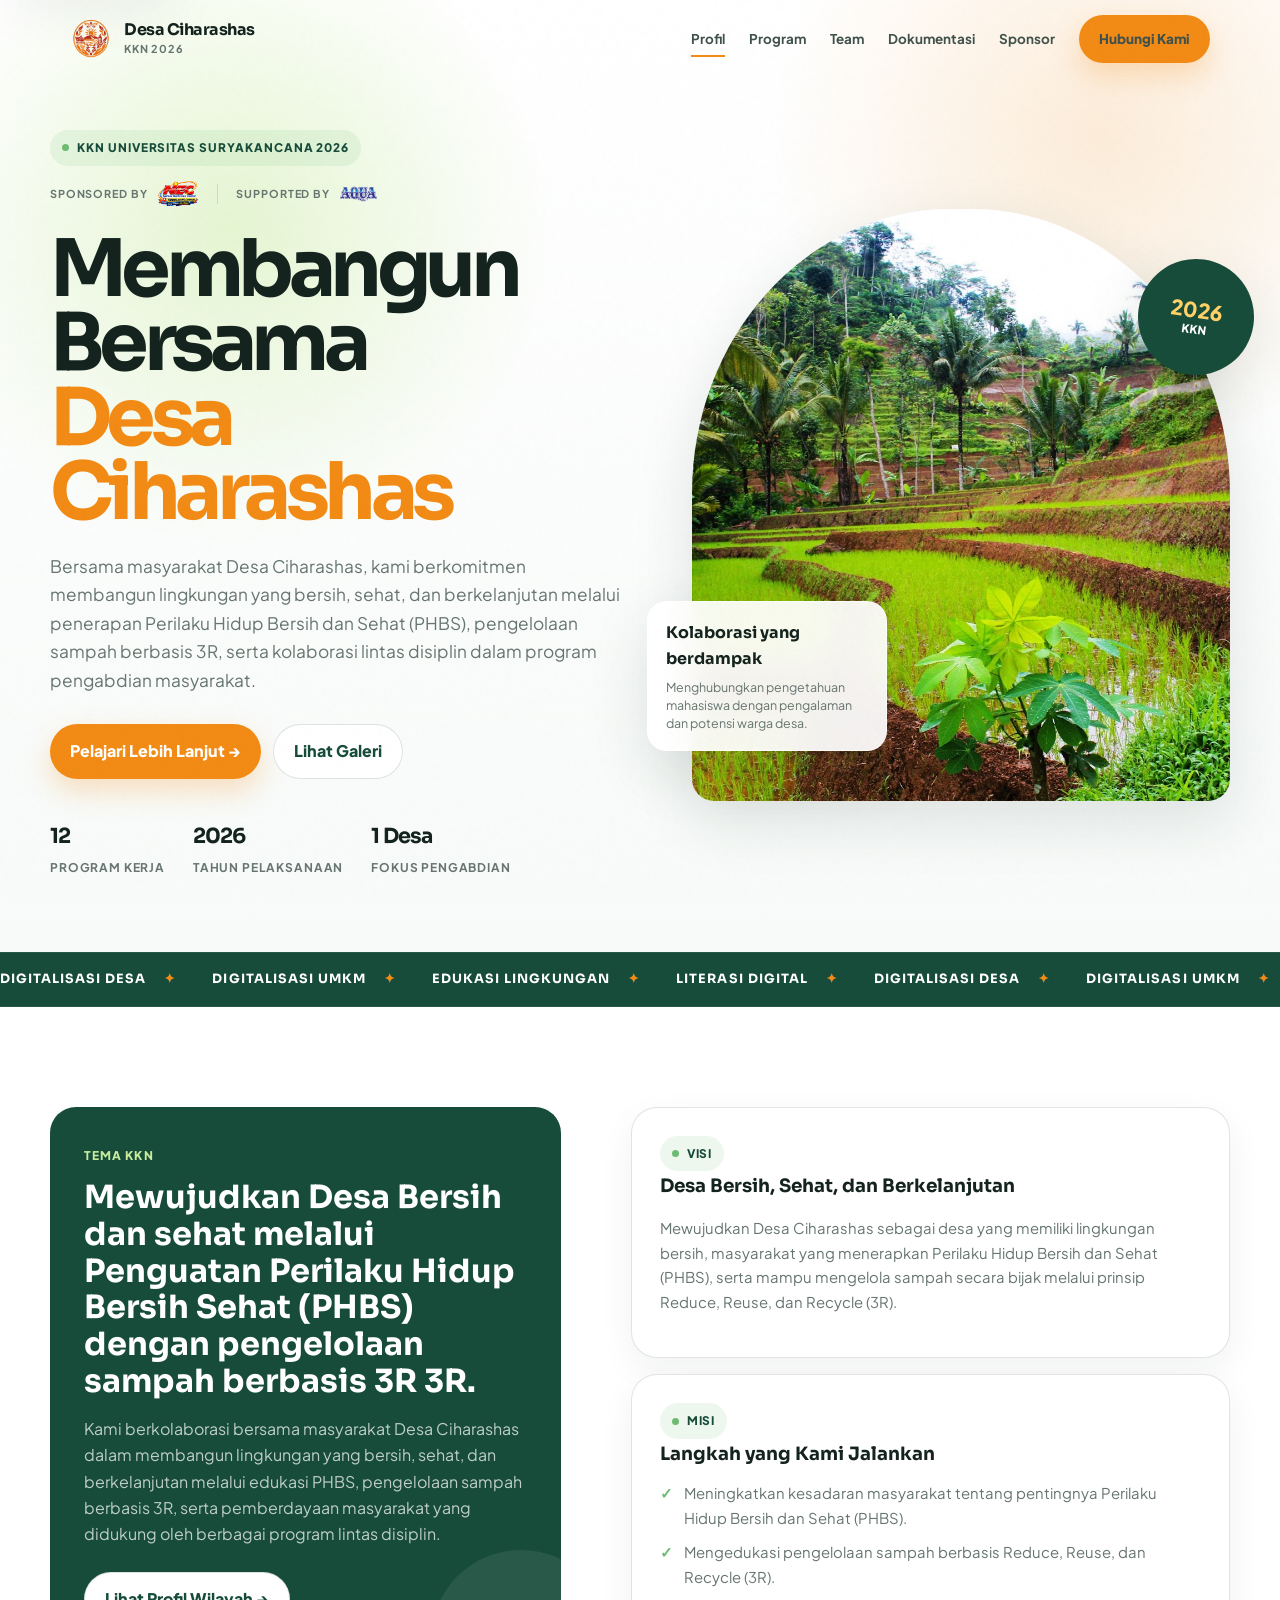
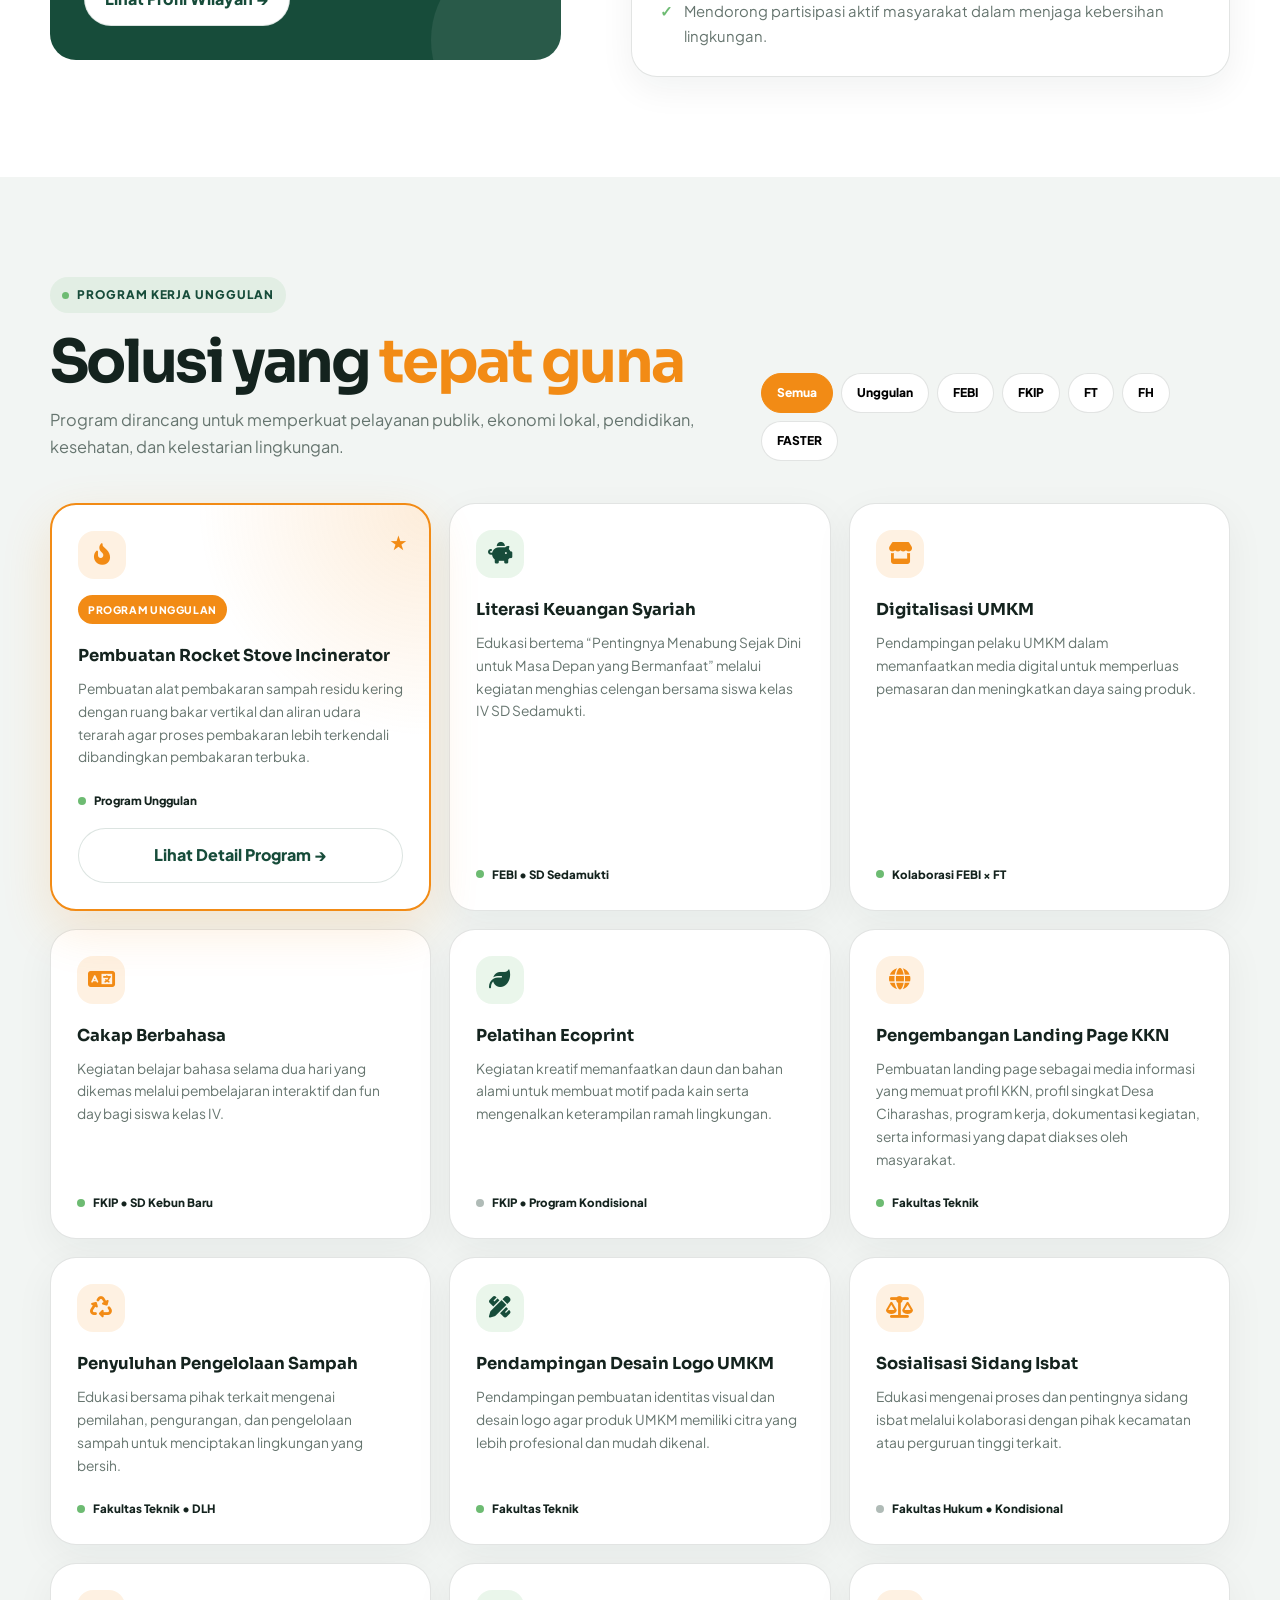
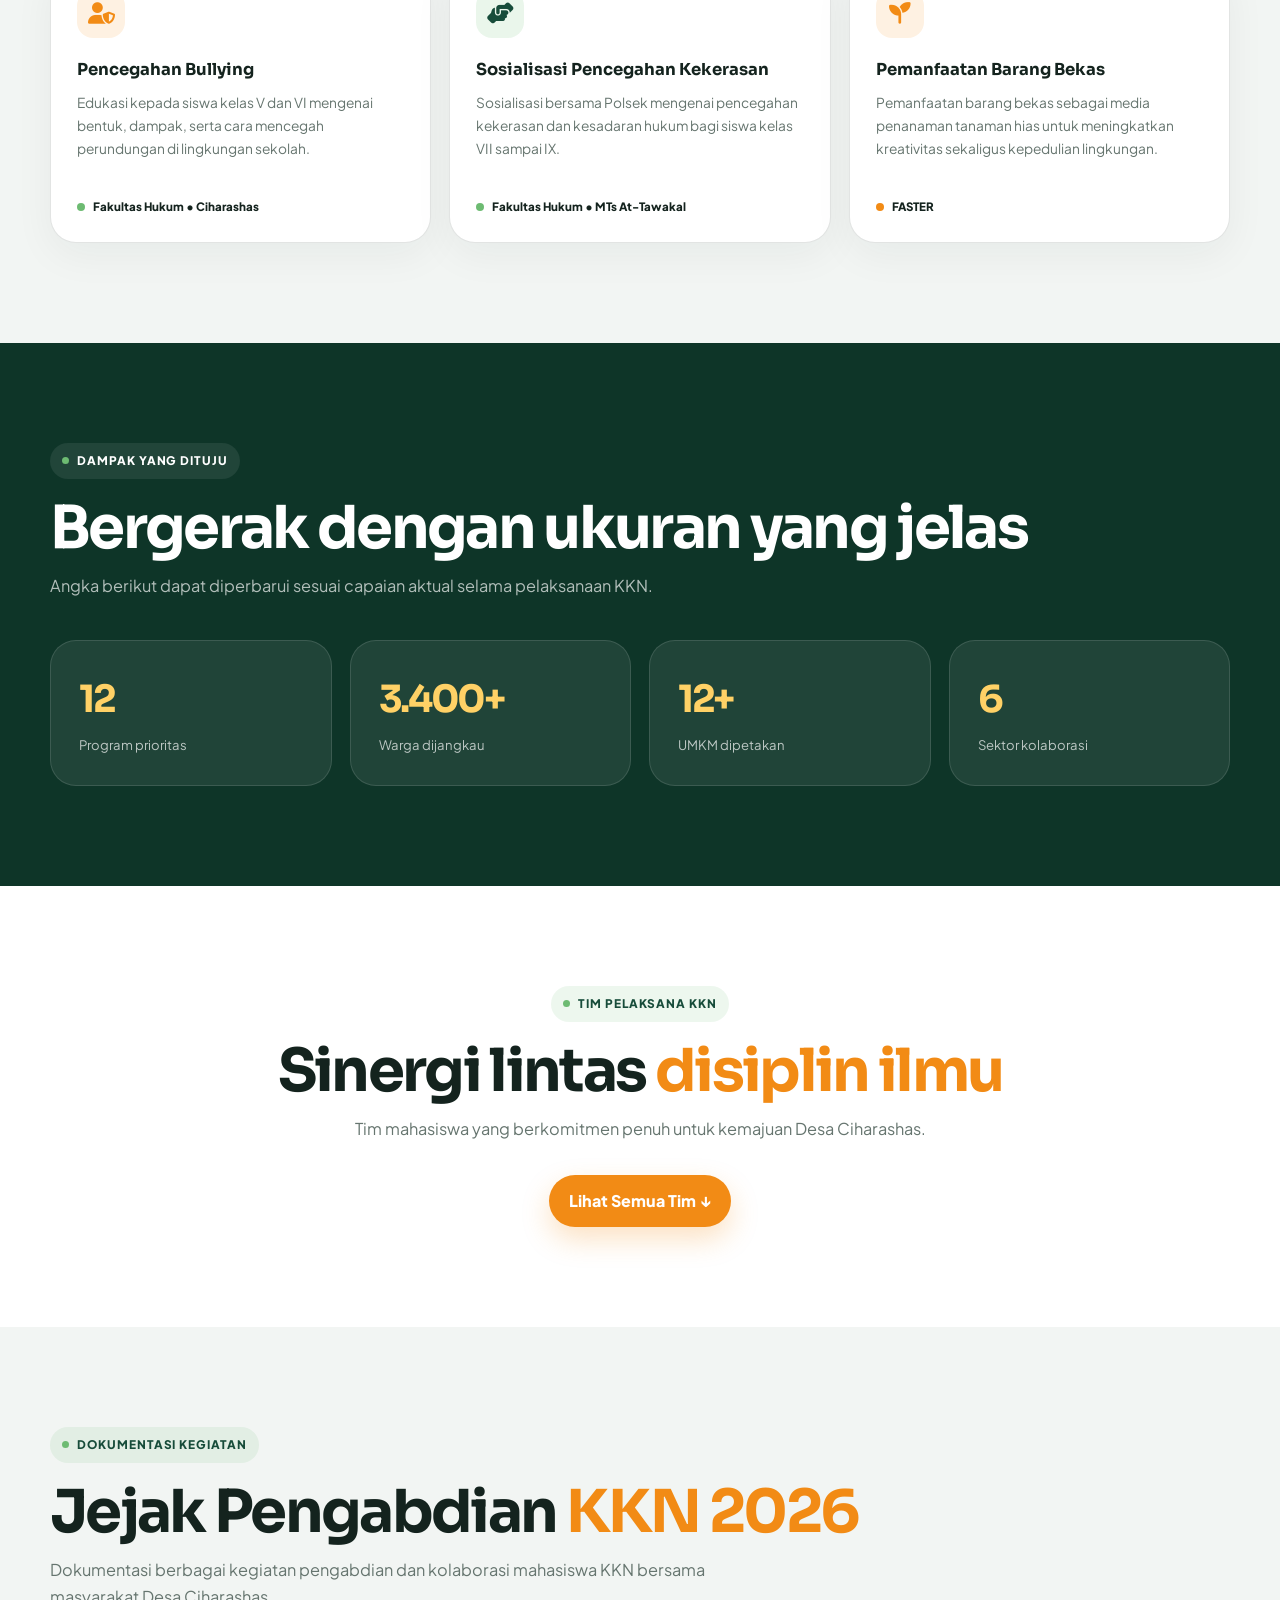
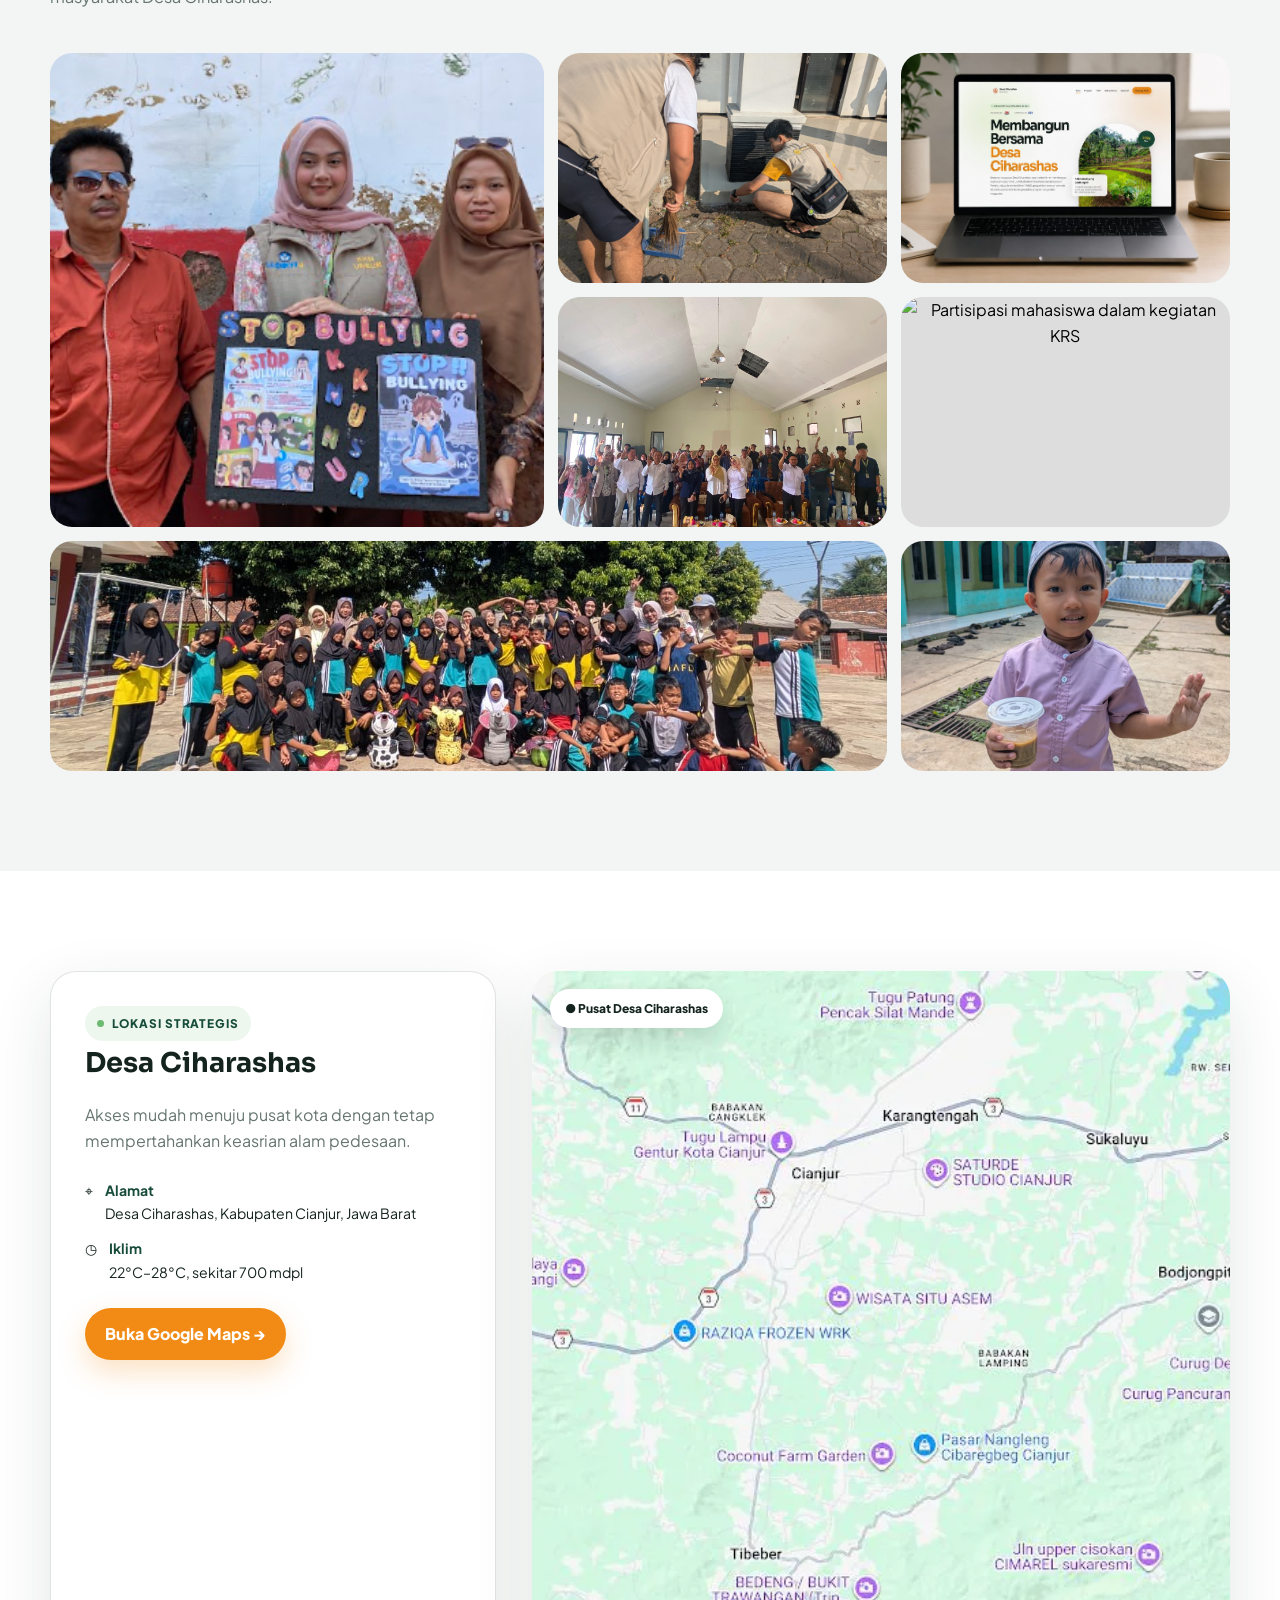
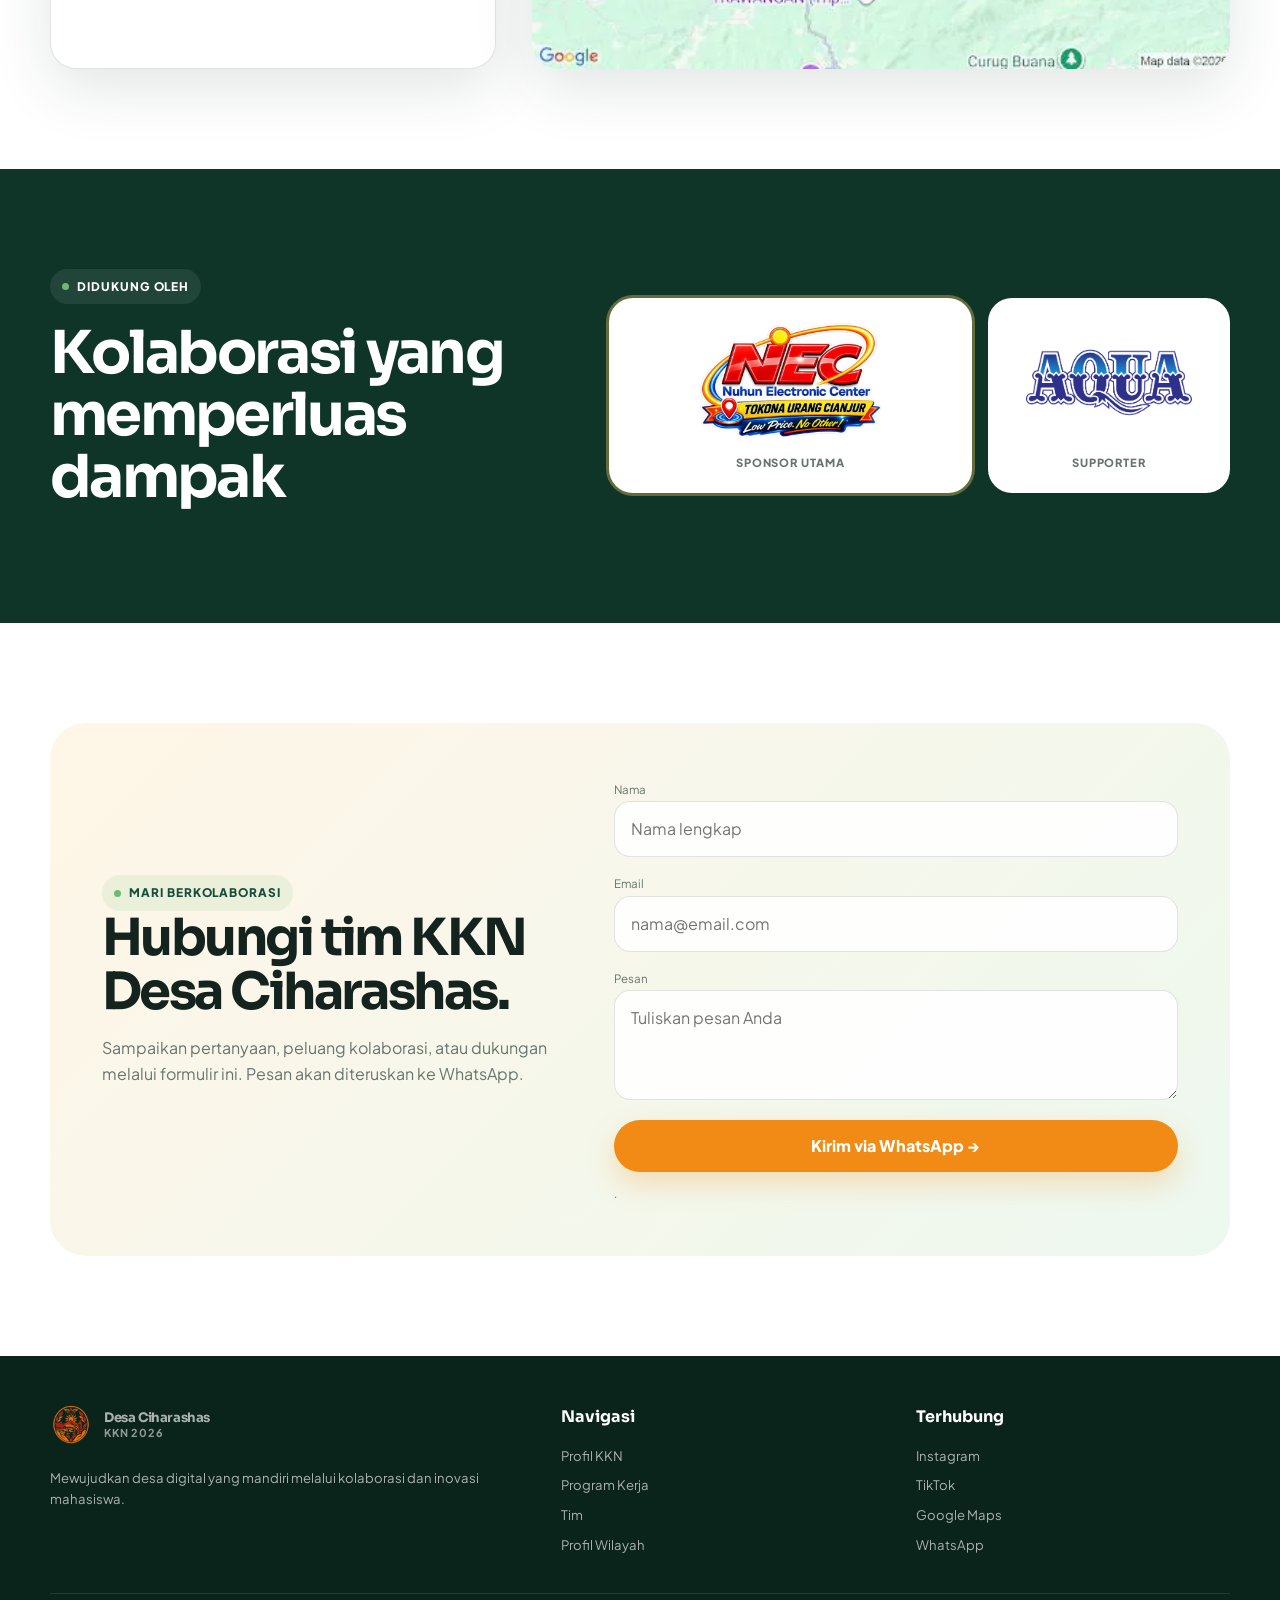
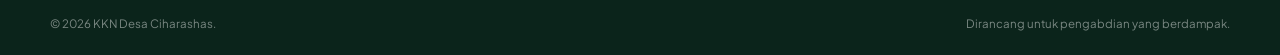
==== index.html @ ff7a408d "first commit" ====
<!doctype html>
<html lang="id">
<head>
  <meta charset="utf-8">
  <meta name="viewport" content="width=device-width,initial-scale=1">
  <meta name="description" content="Website resmi KKN Universitas Suryakancana 2026 di Desa Ciharashas.">
  <meta name="theme-color" content="#174c3a">
  <title>KKN Desa Ciharashas 2026</title>
  <link rel="icon" href="assets/logo-mark.png" type="image/png">
  <link rel="preconnect" href="https://fonts.googleapis.com">
  <link rel="preconnect" href="https://fonts.gstatic.com" crossorigin>
  <link rel="stylesheet" href="styles.css">
  <link rel="stylesheet" href="https://cdnjs.cloudflare.com/ajax/libs/font-awesome/6.7.2/css/all.min.css">
</head>
<body>
<a class="skip-link" href="#main">Lewati ke konten</a>
<header class="site-header">
  <nav class="nav" aria-label="Navigasi utama">
    <nav class="nav" aria-label="Navigasi utama">
  <a class="brand" href="index.html">
    <img src="assets/logo-mark.png" alt="">
    <span class="brand-copy">
      <strong>Desa Ciharashas</strong>
      <small>KKN 2026</small>
    </span>
  </a>

  <button class="menu-toggle" aria-label="Buka menu" aria-expanded="false">
    <span></span>
  </button>

  <div class="nav-links">
    <a class="active" href="#profil">Profil</a>
    <a href="#program">Program</a>
    <a href="#team">Team</a>
    <a href="#dokumentasi">Dokumentasi</a>
    <a href="#sponsor">Sponsor</a>
    <a class="nav-cta" href="#kontak">Hubungi Kami</a>
  </div>
</nav>
  </nav>


</header>

<main id="main">
<section class="hero">
  <div class="container hero-grid">
    <div class="reveal">
      <span class="eyebrow">KKN Universitas Suryakancana 2026</span>
<div class="hero-partners">

    <div class="hero-partner-item">
        <span>Sponsored by</span>
        <img src="assets/sponsor-utama.png" alt="NEC">
    </div>

    <div class="hero-partner-divider"></div>

    <div class="hero-partner-item">
        <span>Supported by</span>
        <img src="assets/supporter.png" alt="Supporter">
    </div>

</div>
      <h1>Membangun Bersama <span>Desa Ciharashas</span></h1>
<p>
Bersama masyarakat Desa Ciharashas, kami berkomitmen membangun lingkungan yang bersih, sehat, dan berkelanjutan melalui penerapan Perilaku Hidup Bersih dan Sehat (PHBS), pengelolaan sampah berbasis 3R, serta kolaborasi lintas disiplin dalam program pengabdian masyarakat.
</p>      <div class="hero-actions">
        <a class="btn btn-primary" href="#program">Pelajari Lebih Lanjut →</a>
        <a class="btn btn-secondary" href="#dokumentasi">Lihat Galeri</a>
      </div>
      <div class="hero-meta" aria-label="Ringkasan program">
        <div><strong>12</strong><small>Program kerja</small></div>
        <div><strong>2026</strong><small>Tahun pelaksanaan</small></div>
        <div><strong>1 Desa</strong><small>Fokus pengabdian</small></div>
      </div>
    </div>
    <div class="hero-visual reveal">
      <img class="hero-image" src="assets/images/hero-village.jpg" alt="Pemandangan hijau Desa Ciharashas">
      <div class="hero-card"><strong>Kolaborasi yang berdampak</strong><p>Menghubungkan pengetahuan mahasiswa dengan pengalaman dan potensi warga desa.</p></div>
      <div class="hero-badge"><div><span>2026</span>KKN</div></div>
    </div>
  </div>
</section>

<div class="ribbon" aria-hidden="true">
  <div class="ribbon-track">
    <span>Digitalisasi Desa</span><span>Digitalisasi UMKM</span><span>Edukasi Lingkungan</span><span>Literasi Digital</span>
    <span>Digitalisasi Desa</span><span>Digitalisasi UMKM</span><span>Edukasi Lingkungan</span><span>Literasi Digital</span>
  </div>
</div>

<section class="section" id="profil">
  <div class="container profile-grid">
    <div class="theme-card reveal">
      <span class="label">Tema KKN</span>
      <h3>Mewujudkan Desa Bersih dan sehat melalui Penguatan Perilaku Hidup Bersih Sehat (PHBS) dengan pengelolaan sampah berbasis 3R 3R.</h3>
      <p>  Kami berkolaborasi bersama masyarakat Desa Ciharashas dalam membangun lingkungan yang bersih, sehat, dan berkelanjutan melalui edukasi PHBS, pengelolaan sampah berbasis 3R, serta pemberdayaan masyarakat yang didukung oleh berbagai program lintas disiplin.
</p>
      <a class="btn btn-secondary" style="margin-top:24px" href="profile.html">Lihat Profil Wilayah →</a>
    </div>
<div class="vm-grid">
  <article class="vm-card reveal">
    <span class="eyebrow">Visi</span>
    <h3>Desa Bersih, Sehat, dan Berkelanjutan</h3>
    <p>
      Mewujudkan Desa Ciharashas sebagai desa yang memiliki lingkungan bersih, masyarakat yang menerapkan Perilaku Hidup Bersih dan Sehat (PHBS), serta mampu mengelola sampah secara bijak melalui prinsip Reduce, Reuse, dan Recycle (3R).
    </p>
  </article>

  <article class="vm-card reveal">
    <span class="eyebrow">Misi</span>
    <h3>Langkah yang Kami Jalankan</h3>
    <ul>
      <li>Meningkatkan kesadaran masyarakat tentang pentingnya Perilaku Hidup Bersih dan Sehat (PHBS).</li>
      <li>Mengedukasi pengelolaan sampah berbasis Reduce, Reuse, dan Recycle (3R).</li>
      <li>Mendorong partisipasi aktif masyarakat dalam menjaga kebersihan lingkungan.</li>
    </ul>
  </article>
</div>
    </div>
  </div>
</section>

<section class="section section-soft" id="program">
  <div class="container">
    <div class="program-head">
      <div>
        <span class="eyebrow">Program Kerja Unggulan</span>
        <h2 class="section-title">Solusi yang <span class="accent">tepat guna</span></h2>
        <p class="section-lead">Program dirancang untuk memperkuat pelayanan publik, ekonomi lokal, pendidikan, kesehatan, dan kelestarian lingkungan.</p>
      </div>
<div class="filters" aria-label="Filter program berdasarkan fakultas">
  <button class="filter-btn active" data-filter="all">Semua</button>
  <button class="filter-btn" data-filter="featured">Unggulan</button>
  <button class="filter-btn" data-filter="febi">FEBI</button>
  <button class="filter-btn" data-filter="fkip">FKIP</button>
  <button class="filter-btn" data-filter="ft">FT</button>
  <button class="filter-btn" data-filter="fh">FH</button>
  <button class="filter-btn" data-filter="faster">FASTER</button>
</div>
    </div>
<div class="program-grid">

  <!-- PROKER UNGGULAN -->
<!-- PROKER UNGGULAN: ROCKET STOVE INCINERATOR -->
<article
  class="program-card featured-program reveal"
  data-category="featured faster"
>
  <div class="program-icon">
    <i class="fa-solid fa-fire-flame-curved"></i>
  </div>

  <div class="program-badge">Program Unggulan</div>

  <h3>Pembuatan Rocket Stove Incinerator</h3>

  <p>
    Pembuatan alat pembakaran sampah residu kering dengan ruang bakar
    vertikal dan aliran udara terarah agar proses pembakaran lebih
    terkendali dibandingkan pembakaran terbuka.
  </p>

  <div class="program-status">
    <i class="status-dot"></i>
    Program Unggulan
  </div>

  <a
    class="btn btn-secondary"
    href="rocket-stove.html"
    style="margin-top: 18px"
    aria-label="Lihat detail program Rocket Stove Incinerator"
  >
    Lihat Detail Program →
  </a>
</article>

  <!-- FEBI -->
  <article class="program-card reveal" data-category="febi">
    <div class="program-icon"><i class="fa-solid fa-piggy-bank"></i></div>

    <h3>Literasi Keuangan Syariah</h3>

    <p>
      Edukasi bertema “Pentingnya Menabung Sejak Dini untuk Masa Depan
      yang Bermanfaat” melalui kegiatan menghias celengan bersama siswa
      kelas IV SD Sedamukti.
    </p>

    <div class="program-status">
      <i class="status-dot"></i>
      FEBI • SD Sedamukti
    </div>
  </article>

  <article class="program-card reveal" data-category="febi ft">
    <div class="program-icon"><i class="fa-solid fa-store"></i></div>

    <h3>Digitalisasi UMKM</h3>

    <p>
      Pendampingan pelaku UMKM dalam memanfaatkan media digital untuk
      memperluas pemasaran dan meningkatkan daya saing produk.
    </p>

    <div class="program-status">
      <i class="status-dot"></i>
      Kolaborasi FEBI × FT
    </div>
  </article>

  <!-- FKIP -->
  <article class="program-card reveal" data-category="fkip">
    <div class="program-icon"><i class="fa-solid fa-language"></i></div>

    <h3>Cakap Berbahasa</h3>

    <p>
      Kegiatan belajar bahasa selama dua hari yang dikemas melalui
      pembelajaran interaktif dan fun day bagi siswa kelas IV.
    </p>

    <div class="program-status">
      <i class="status-dot"></i>
      FKIP • SD Kebun Baru
    </div>
  </article>

  <article class="program-card reveal" data-category="fkip">
    <div class="program-icon"><i class="fa-solid fa-leaf"></i></div>

    <h3>Pelatihan Ecoprint</h3>

    <p>
      Kegiatan kreatif memanfaatkan daun dan bahan alami untuk membuat
      motif pada kain serta mengenalkan keterampilan ramah lingkungan.
    </p>

    <div class="program-status status-planned">
      <i class="status-dot"></i>
      FKIP • Program Kondisional
    </div>
  </article>

  <!-- FAKULTAS TEKNIK -->
  <article class="program-card reveal" data-category="ft">
    <div class="program-icon"><i class="fa-solid fa-globe"></i></div>

<h3>Pengembangan Landing Page KKN</h3>

<p>
  Pembuatan landing page sebagai media informasi yang memuat profil KKN,
  profil singkat Desa Ciharashas, program kerja, dokumentasi kegiatan,
  serta informasi yang dapat diakses oleh masyarakat.
</p>

    <div class="program-status">
      <i class="status-dot"></i>
      Fakultas Teknik
    </div>
  </article>

  <article class="program-card reveal" data-category="ft">
    <div class="program-icon"><i class="fa-solid fa-recycle"></i></div>

    <h3>Penyuluhan Pengelolaan Sampah</h3>

    <p>
      Edukasi bersama pihak terkait mengenai pemilahan, pengurangan,
      dan pengelolaan sampah untuk menciptakan lingkungan yang bersih.
    </p>

    <div class="program-status">
      <i class="status-dot"></i>
      Fakultas Teknik • DLH
    </div>
  </article>

  <article class="program-card reveal" data-category="ft">
    <div class="program-icon"><i class="fa-solid fa-pen-ruler"></i></div>

    <h3>Pendampingan Desain Logo UMKM</h3>

    <p>
      Pendampingan pembuatan identitas visual dan desain logo agar
      produk UMKM memiliki citra yang lebih profesional dan mudah dikenal.
    </p>

    <div class="program-status">
      <i class="status-dot"></i>
      Fakultas Teknik
    </div>
  </article>

  <!-- FAKULTAS HUKUM -->
  <article class="program-card reveal" data-category="fh">
    <div class="program-icon"><i class="fa-solid fa-scale-balanced"></i></div>

    <h3>Sosialisasi Sidang Isbat</h3>

    <p>
      Edukasi mengenai proses dan pentingnya sidang isbat melalui
      kolaborasi dengan pihak kecamatan atau perguruan tinggi terkait.
    </p>

    <div class="program-status status-planned">
      <i class="status-dot"></i>
      Fakultas Hukum • Kondisional
    </div>
  </article>

  <article class="program-card reveal" data-category="fh">
    <div class="program-icon"><i class="fa-solid fa-user-shield"></i></div>

    <h3>Pencegahan Bullying</h3>

    <p>
      Edukasi kepada siswa kelas V dan VI mengenai bentuk, dampak,
      serta cara mencegah perundungan di lingkungan sekolah.
    </p>

    <div class="program-status">
      <i class="status-dot"></i>
      Fakultas Hukum • Ciharashas
    </div>
  </article>

  <article class="program-card reveal" data-category="fh">
    <div class="program-icon"><i class="fa-solid fa-handshake-angle"></i></div>

    <h3>Sosialisasi Pencegahan Kekerasan</h3>

    <p>
      Sosialisasi bersama Polsek mengenai pencegahan kekerasan dan
      kesadaran hukum bagi siswa kelas VII sampai IX.
    </p>

    <div class="program-status">
      <i class="status-dot"></i>
      Fakultas Hukum • MTs At-Tawakal
    </div>
  </article>

  <!-- FASTER -->
  <article class="program-card reveal" data-category="faster">
    <div class="program-icon"><i class="fa-solid fa-seedling"></i></div>

    <h3>Pemanfaatan Barang Bekas</h3>

    <p>
      Pemanfaatan barang bekas sebagai media penanaman tanaman hias
      untuk meningkatkan kreativitas sekaligus kepedulian lingkungan.
    </p>

    <div class="program-status status-complete">
      <i class="status-dot"></i>
      FASTER
    </div>
  </article>

</div>
  </div>
</section>

<section class="section section-dark">
  <div class="container">
    <span class="eyebrow" style="color:#fff;background:rgba(255,255,255,.08)">Dampak yang dituju</span>
    <h2 class="section-title">Bergerak dengan ukuran yang jelas</h2>
    <p class="section-lead">Angka berikut dapat diperbarui sesuai capaian aktual selama pelaksanaan KKN.</p>
    <div class="impact-grid" style="margin-top:40px">
      <div class="stat-card reveal"><strong data-count="12">0</strong><span>Program prioritas</span></div>
      <div class="stat-card reveal"><strong data-count="3400" data-suffix="+">0</strong><span>Warga dijangkau</span></div>
      <div class="stat-card reveal"><strong data-count="12" data-suffix="+">0</strong><span>UMKM dipetakan</span></div>
      <div class="stat-card reveal"><strong data-count="6">0</strong><span>Sektor kolaborasi</span></div>
    </div>
  </div>
</section>

<section class="section" id="team">
  <div class="container">
    <div style="text-align:center">
      <span class="eyebrow">Tim Pelaksana KKN</span>
      <h2 class="section-title">
        Sinergi lintas <span class="accent">disiplin ilmu</span>
      </h2>
      <p class="section-lead" style="margin-inline:auto">
        Tim mahasiswa yang berkomitmen penuh untuk kemajuan Desa Ciharashas.
      </p>
    </div>

    <div class="team-grid" id="teamGrid" hidden></div>

    <div class="team-action">
      <button
        class="btn btn-primary"
        id="teamToggle"
        type="button"
        aria-expanded="false"
        aria-controls="teamGrid"
      >
        Lihat Semua Tim ↓
      </button>
    </div>
  </div>
</section>

<section class="section section-soft" id="dokumentasi">
  <div class="container">
    <span class="eyebrow">Dokumentasi Kegiatan</span>
    <h2 class="section-title">
      Jejak Pengabdian <span class="accent">KKN 2026</span>
    </h2>
    <p class="section-lead">
      Dokumentasi berbagai kegiatan pengabdian dan kolaborasi mahasiswa KKN bersama masyarakat Desa Ciharashas.
    </p>

    <div class="gallery-grid">

      <button class="gallery-item reveal" data-label="Edukasi Anti Bullying">
        <img src="assets/images/gallery-bullying.PNG" alt="Kegiatan edukasi anti bullying">
      </button>

      <button class="gallery-item reveal" data-label="Jumat Bersih (Jumsih)">
        <img src="assets/images/gallery-jumsih.jpeg" alt="Kegiatan Jumat Bersih bersama masyarakat">
      </button>

      <button class="gallery-item reveal" data-label="Pengembangan Landing Page KKN">
        <img src="assets/images/gallery-website.jpeg" alt="Pengembangan landing page KKN Desa Ciharashas">
      </button>

      <button class="gallery-item reveal" data-label="Lokakarya KKN Desa Ciharashas">
        <img src="assets/images/gallery-lokakarya.jpeg" alt="Pelaksanaan lokakarya KKN">
      </button>

      <button class="gallery-item reveal" data-label="Partisipasi Kegiatan KRS">
        <img src="assets/images/gallery-krs.png" alt="Partisipasi mahasiswa dalam kegiatan KRS">
      </button>

      <button class="gallery-item reveal" data-label="Pemanfaatan Barang Bekas untuk Tanaman Hias">
        <img src="assets/images/gallery-tanaman.jpg" alt="Pemanfaatan barang bekas sebagai media tanam">
      </button>

      <button class="gallery-item reveal" data-label="Jumat Berkah">
        <img src="assets/images/gallery-jumber.jpeg" alt="Kegiatan Jumat Berkah bersama masyarakat Desa Ciharashas">
      </button>
    </div>
  </div>
</section>

<section class="section">
  <div class="container location-grid">
    <div class="location-card reveal">
      <span class="eyebrow">Lokasi Strategis</span>
      <h3>Desa Ciharashas</h3>
      <p>Akses mudah menuju pusat kota dengan tetap mempertahankan keasrian alam pedesaan.</p>
      <div class="location-meta">
        <div><span>⌖</span><span><b>Alamat</b><br><span data-config-text="villageAddress">Desa Ciharashas, Kabupaten Cianjur, Jawa Barat</span></span></div>
        <div><span>◷</span><span><b>Iklim</b><br>22°C–28°C, sekitar 700 mdpl</span></div>
      </div>
      <a class="btn btn-primary" data-config-link="maps" href="#" target="_blank" rel="noopener">Buka Google Maps →</a>
    </div>
    <div class="map-frame reveal">
      <img src="assets/images/map.webp" alt="Peta lokasi Desa Ciharashas">
      <span class="map-chip">● Pusat Desa Ciharashas</span>
    </div>
  </div>
</section>

<section class="section section-dark" id="sponsor">
  <div class="container sponsor-layout">
    <div class="sponsor-copy reveal">
      <span class="eyebrow" style="color:#fff;background:rgba(255,255,255,.08)">Didukung Oleh</span>
      <h2 class="section-title">Kolaborasi yang memperluas dampak</h2>
    </div>
    <div class="sponsor-grid">
      <article class="sponsor-slot primary reveal"><img src="assets/sponsor-utama.png" alt="Tempat logo sponsor utama"><span>Sponsor Utama</span></article>
      <article class="sponsor-slot reveal"><img src="assets/supporter.png" alt="Tempat logo supporter"><span>Supporter</span></article>
    </div>
  </div>
</section>

<section class="section" id="kontak">
  <div class="container contact-wrap">
    <div class="reveal">
      <span class="eyebrow">Mari Berkolaborasi</span>
      <h2>Hubungi tim KKN Desa Ciharashas.</h2>
      <p>Sampaikan pertanyaan, peluang kolaborasi, atau dukungan melalui formulir ini. Pesan akan diteruskan ke WhatsApp.</p>
    </div>
    <form class="contact-form reveal">
      <label><span class="form-note">Nama</span><input name="name" required placeholder="Nama lengkap"></label>
      <label><span class="form-note">Email</span><input name="email" type="email" required placeholder="nama@email.com"></label>
      <label><span class="form-note">Pesan</span><textarea name="message" required placeholder="Tuliskan pesan Anda"></textarea></label>
      <button class="btn btn-primary" type="submit">Kirim via WhatsApp →</button>
      <small class="form-note"><code></code>.</small>
    </form>
  </div>
</section>
</main>

<footer class="footer">
  <div class="container">
    <div class="footer-grid">
      <div>
        <a class="brand" href="index.html"><img src="assets/logo-mark.png" alt=""><span class="brand-copy"><strong>Desa Ciharashas</strong><small>KKN 2026</small></span></a>
        <p>Mewujudkan desa digital yang mandiri melalui kolaborasi dan inovasi mahasiswa.</p>
      </div>
      <div><h4>Navigasi</h4><div class="footer-links"><a href="#profil">Profil KKN</a><a href="#program">Program Kerja</a><a href="#team">Tim</a><a href="profile.html">Profil Wilayah</a></div></div>
      <div><h4>Terhubung</h4><div class="footer-links"><a data-config-link="instagram" href="#" target="_blank" rel="noopener">Instagram</a><a data-config-link="tiktok" href="#" target="_blank" rel="noopener">TikTok</a><a data-config-link="maps" href="#" target="_blank" rel="noopener">Google Maps</a><a href="#kontak">WhatsApp</a></div></div>
    </div>
    <div class="footer-bottom"><span>© 2026 KKN Desa Ciharashas.</span><span>Dirancang untuk pengabdian yang berdampak.</span></div>
  </div>
</footer>

<div class="lightbox" role="dialog" aria-modal="true" aria-label="Pratinjau foto">
  <button class="lightbox-close" aria-label="Tutup">×</button><img src="" alt="">
</div>
<script src="config.js"></script>
<script src="script.js"></script>
</body>
</html>
---- styles.css ----
@import url('https://fonts.googleapis.com/css2?family=Plus+Jakarta+Sans:wght@400;500;600;700;800&family=Sora:wght@500;600;700;800&display=swap');

:root {
  --ink: #14231e;
  --muted: #66756f;
  --paper: #ffffff;
  --mist: #f2f5f3;
  --forest: #174c3a;
  --forest-2: #0e3528;
  --leaf: #6dbb72;
  --lime: #c7ea9c;
  --orange: #f28b15;
  --orange-deep: #d96f08;
  --gold: #ffd166;
  --line: rgba(20, 35, 30, .12);
  --shadow: 0 20px 60px rgba(21, 53, 42, .12);
  --radius: 26px;
  --container: min(1180px, calc(100% - 40px));
}

* { box-sizing: border-box; }
html { scroll-behavior: smooth; }
body {
  margin: 0;
  color: var(--ink);
  background: var(--paper);
  font-family: "Plus Jakarta Sans", sans-serif;
  line-height: 1.65;
  overflow-x: hidden;
}
body::before {
  content: "";
  position: fixed;
  inset: 0;
  pointer-events: none;
  z-index: 999;
  opacity: .022;
  background-image: url("data:image/svg+xml,%3Csvg viewBox='0 0 180 180' xmlns='http://www.w3.org/2000/svg'%3E%3Cfilter id='n'%3E%3CfeTurbulence type='fractalNoise' baseFrequency='.78' numOctaves='4' stitchTiles='stitch'/%3E%3C/filter%3E%3Crect width='100%25' height='100%25' filter='url(%23n)' opacity='.5'/%3E%3C/svg%3E");
}
img { max-width: 100%; display: block; }
a { color: inherit; text-decoration: none; }
button, input, textarea { font: inherit; }
button { cursor: pointer; }
.container { width: var(--container); margin-inline: auto; }
.section { padding: 100px 0; position: relative; }
.section-soft { background: var(--mist); }
.section-dark { background: var(--forest-2); color: #fff; }
.eyebrow {
  display: inline-flex; align-items: center; gap: 8px;
  padding: 8px 12px; border-radius: 999px;
  background: rgba(109,187,114,.12); color: var(--forest);
  font-size: .74rem; font-weight: 800; letter-spacing: .08em; text-transform: uppercase;
}
.eyebrow::before { content: ""; width: 7px; height: 7px; border-radius: 50%; background: var(--leaf); }
.section-title {
  margin: 18px 0 14px;
  font-family: "Sora", sans-serif;
  font-size: clamp(2rem, 5vw, 3.7rem);
  line-height: 1.05;
  letter-spacing: -.045em;
}
.section-lead { max-width: 720px; margin: 0; color: var(--muted); font-size: 1.02rem; }
.section-dark .section-lead { color: rgba(255,255,255,.68); }
.accent { color: var(--orange); }
.muted { color: var(--muted); }
.skip-link { position: fixed; left: 12px; top: -70px; z-index: 9999; background: #fff; padding: 10px 14px; border-radius: 10px; box-shadow: var(--shadow); }
.skip-link:focus { top: 12px; }

.site-header {
  position: fixed; inset: 0 0 auto 0; z-index: 100;
  transition: .28s ease;
}
.site-header.is-scrolled {
  background: rgba(255,255,255,.88);
  backdrop-filter: blur(18px);
  box-shadow: 0 10px 36px rgba(20,35,30,.08);
}
.nav {
  width: var(--container); height: 78px; margin: auto;
  display: flex; align-items: center; justify-content: space-between; gap: 28px;
}
.brand { display: inline-flex; align-items: center; gap: 12px; font-weight: 800; }
.brand img { width: 42px; height: 42px; }
.brand-copy { line-height: 1.05; }
.brand-copy strong { font-family: "Sora"; display: block; letter-spacing: -.03em; }
.brand-copy small { color: var(--muted); font-weight: 700; font-size: .68rem; letter-spacing: .08em; text-transform: uppercase; }
.nav-links { display: flex; align-items: center; gap: 24px; font-size: .84rem; font-weight: 700; }
.nav-links a { position: relative; color: #40514b; }
.nav-links a::after { content:""; position:absolute; left:0; right:100%; bottom:-7px; height:2px; background:var(--orange); transition:.2s ease; }
.nav-links a:hover::after, .nav-links a.active::after { right:0; }
.nav-cta, .btn {
  border: 0; border-radius: 999px; padding: 13px 20px;
  display: inline-flex; align-items: center; justify-content: center; gap: 9px;
  font-weight: 800; transition: transform .2s ease, box-shadow .2s ease, background .2s ease;
}
.nav-cta, .btn-primary { background: var(--orange); color: #fff; box-shadow: 0 12px 28px rgba(242,139,21,.25); }
.nav-cta:hover, .btn-primary:hover { transform: translateY(-2px); background: var(--orange-deep); box-shadow: 0 16px 36px rgba(242,139,21,.3); }
.btn-secondary { background: #fff; color: var(--forest); border: 1px solid rgba(23,76,58,.15); }
.btn-secondary:hover { transform: translateY(-2px); box-shadow: 0 14px 30px rgba(23,76,58,.12); }
.menu-toggle {
  display: none; width: 46px; height: 46px; border: 1px solid var(--line);
  border-radius: 14px; background: #fff; align-items:center; justify-content:center;
}
.menu-toggle span, .menu-toggle span::before, .menu-toggle span::after {
  display:block; width:20px; height:2px; background:var(--ink); position:relative; transition:.2s;
}
.menu-toggle span::before, .menu-toggle span::after { content:""; position:absolute; left:0; }
.menu-toggle span::before { top:-6px; } .menu-toggle span::after { top:6px; }
.menu-toggle.open span { background:transparent; }
.menu-toggle.open span::before { top:0; transform:rotate(45deg); }
.menu-toggle.open span::after { top:0; transform:rotate(-45deg); }

.hero {
  min-height: 100vh; padding: 130px 0 72px;
  display: grid; align-items: center;
  background:
    radial-gradient(circle at 18% 24%, rgba(199,234,156,.45), transparent 25%),
    radial-gradient(circle at 86% 14%, rgba(242,139,21,.16), transparent 24%),
    linear-gradient(180deg, #fff 0%, #f7faf8 100%);
}
.hero-grid { display: grid; grid-template-columns: 1.03fr .97fr; gap: 70px; align-items: center; }
.hero h1 {
  margin: 22px 0;
  font-family: "Sora", sans-serif;
  font-size: clamp(3.1rem, 6.2vw, 6.3rem);
  line-height: .94; letter-spacing: -.07em;
}
.hero h1 span { display:block; color: var(--orange); }
.hero p { max-width: 660px; color: var(--muted); font-size: 1.08rem; }
.hero-actions { display:flex; flex-wrap:wrap; gap:12px; margin-top:30px; }
.hero-meta { display:flex; flex-wrap:wrap; gap:28px; margin-top:40px; }
.hero-meta strong { display:block; font-family:"Sora"; font-size:1.3rem; letter-spacing:-.04em; }
.hero-meta small { color:var(--muted); font-size:.75rem; font-weight:700; text-transform:uppercase; letter-spacing:.07em; }
.hero-visual { position:relative; }
.hero-image {
  width:100%; aspect-ratio: 4 / 4.4; object-fit:cover; border-radius: 48% 48% 22px 22px;
  box-shadow: var(--shadow);
}
.hero-visual::before {
  content:""; position:absolute; width:190px; height:190px; border:28px solid rgba(242,139,21,.15);
  border-radius:50%; left:-50px; bottom:-35px; z-index:-1;
}
.hero-card {
  position:absolute; left:-45px; bottom:50px; max-width:240px;
  background:rgba(255,255,255,.93); backdrop-filter:blur(15px);
  border:1px solid rgba(255,255,255,.7); box-shadow:var(--shadow);
  padding:18px; border-radius:20px;
}
.hero-card strong { font-family:"Sora"; display:block; margin-bottom:5px; }
.hero-card p { font-size:.78rem; margin:0; line-height:1.45; }
.hero-badge {
  position:absolute; right:-24px; top:50px; width:116px; height:116px; border-radius:50%;
  background:var(--forest); color:#fff; display:grid; place-items:center; text-align:center;
  font-weight:800; font-size:.72rem; line-height:1.25; transform:rotate(8deg); box-shadow:var(--shadow);
}
.hero-badge span { color:var(--gold); font-size:1.3rem; display:block; }

.ribbon {
  overflow:hidden; background:var(--forest); color:#fff;
  border-block: 1px solid rgba(255,255,255,.08);
}
.ribbon-track {
  display:flex; width:max-content; animation: marquee 28s linear infinite;
  padding:16px 0; font-family:"Sora"; font-size:.8rem; font-weight:700; letter-spacing:.08em; text-transform:uppercase;
}
.ribbon-track span { display:inline-flex; align-items:center; gap:18px; padding-right:36px; }
.ribbon-track span::after { content:"✦"; color:var(--orange); }
@keyframes marquee { to { transform:translateX(-50%); } }

.profile-grid { display:grid; grid-template-columns:.92fr 1.08fr; gap:70px; align-items:start; }
.theme-card {
  background:var(--forest); color:#fff; padding:34px; border-radius:var(--radius); position:relative; overflow:hidden;
}
.theme-card::after { content:""; position:absolute; width:180px; height:180px; border-radius:50%; background:rgba(255,255,255,.08); right:-50px; bottom:-70px; }
.theme-card .label { color:var(--lime); font-size:.75rem; font-weight:800; letter-spacing:.09em; text-transform:uppercase; }
.theme-card h3 { font-family:"Sora"; font-size:2rem; line-height:1.15; margin:12px 0; }
.theme-card p { color:rgba(255,255,255,.72); margin-bottom:0; }
.vm-grid { display:grid; gap:16px; }
.vm-card { padding:28px; border:1px solid var(--line); border-radius:var(--radius); background:#fff; box-shadow:0 12px 35px rgba(20,35,30,.06); }
.vm-card h3 { font-family:"Sora"; margin:0 0 10px; font-size:1.15rem; }
.vm-card p, .vm-card li { color:var(--muted); font-size:.93rem; }
.vm-card ul { list-style:none; padding:0; margin:12px 0 0; display:grid; gap:10px; }
.vm-card li { position:relative; padding-left:24px; }
.vm-card li::before { content:"✓"; position:absolute; left:0; color:var(--leaf); font-weight:900; }

.program-head { display:flex; align-items:end; justify-content:space-between; gap:28px; margin-bottom:42px; }
.filters { display:flex; flex-wrap:wrap; gap:8px; }
.filter-btn { border:1px solid var(--line); background:#fff; border-radius:999px; padding:9px 15px; font-weight:800; font-size:.75rem; }
.filter-btn.active, .filter-btn:hover { background:var(--orange); color:#fff; border-color:var(--orange); }
.program-grid { display:grid; grid-template-columns:repeat(3,1fr); gap:18px; }
.program-card {
  min-height:280px; padding:26px; border-radius:var(--radius); background:#fff; border:1px solid var(--line);
  box-shadow:0 12px 40px rgba(20,35,30,.05); transition:.25s ease; display:flex; flex-direction:column;
}
.featured-program {
  position: relative;
  border: 2px solid var(--orange);
  background:
    radial-gradient(
      circle at 100% 0%,
      rgba(242, 139, 21, 0.16),
      transparent 42%
    ),
    #ffffff;
  box-shadow: 0 18px 50px rgba(242, 139, 21, 0.16);
}

.featured-program::after {
  content: "★";
  position: absolute;
  top: 22px;
  right: 22px;
  color: var(--orange);
  font-size: 1.2rem;
}

.program-badge {
  align-self: flex-start;
  margin-top: 16px;
  padding: 6px 10px;
  border-radius: 999px;
  background: var(--orange);
  color: #ffffff;
  font-size: 0.65rem;
  font-weight: 800;
  letter-spacing: 0.06em;
  text-transform: uppercase;
}

.featured-program h3 {
  margin-top: 14px;
}
.program-card:hover { transform:translateY(-7px); box-shadow:var(--shadow); }
.program-card[hidden] { display:none; }
.program-icon { width:48px; height:48px; border-radius:16px; display:grid; place-items:center; background:rgba(242,139,21,.12); color:var(--orange); font-size:1.35rem; }
.program-card:nth-child(3n+2) .program-icon { background:rgba(109,187,114,.14); color:var(--forest); }
.program-card h3 { font-family:"Sora"; font-size:1.03rem; margin:18px 0 9px; }
.program-card p { color:var(--muted); font-size:.86rem; margin:0; }
.program-status { margin-top:auto; display:flex; align-items:center; gap:8px; font-size:.72rem; font-weight:800; padding-top:22px; }
.status-dot { width:8px; height:8px; border-radius:50%; background:var(--leaf); }
.status-complete .status-dot { background:var(--orange); }
.status-planned .status-dot { background:#b0bbb7; }

.impact-grid { display:grid; grid-template-columns:repeat(4,1fr); gap:18px; }
.stat-card { padding:28px; border-radius:var(--radius); background:rgba(255,255,255,.08); border:1px solid rgba(255,255,255,.12); }
.stat-card strong { display:block; font-family:"Sora"; font-size:2.35rem; color:var(--gold); letter-spacing:-.06em; }
.stat-card span { color:rgba(255,255,255,.7); font-size:.82rem; }

/* .team-grid {
  display: grid;
  grid-template-columns: repeat(4, 1fr);
  gap: 28px;
  margin-top: 42px;
}
.team-card {
  text-align: center;
}
.team-photo {
  width: 100%;
  aspect-ratio: 1;
  object-fit: cover;
  border-radius: 50%;
  border: 8px solid #ffffff;
  box-shadow: 0 12px 35px rgba(20, 35, 30, 0.12);
}.team-card:hover .team-photo { transform:translateY(-5px) rotate(-1deg); }
.team-card h3 {
  margin: 16px 0 4px;
  font-size: 1rem;
}
.team-card p {
  margin: 0;
  color: #d96f08;
  font-size: 0.78rem;
  font-weight: 800;
} */

/* =========================
   TEAM SECTION
========================= */

.team-action {
  display: flex;
  justify-content: center;
  margin-top: 32px;
}

.team-grid {
  display: grid;
  grid-template-columns: repeat(4, minmax(0, 1fr));
  gap: 28px;
  margin-top: 42px;

  opacity: 0;
  transform: translateY(18px);
  transition:
    opacity 0.35s ease,
    transform 0.35s ease;
}

.team-grid.is-open {
  opacity: 1;
  transform: translateY(0);
}

.team-grid[hidden] {
  display: none;
}

.team-card {
  overflow: hidden;
  text-align: center;
  background: #ffffff;
  border: 1px solid var(--line);
  border-radius: 24px;
  box-shadow: 0 12px 35px rgba(20, 35, 30, 0.08);
  transition:
    transform 0.25s ease,
    box-shadow 0.25s ease;
}

.team-card:hover {
  transform: translateY(-6px);
  box-shadow: var(--shadow);
}

.team-image {
  aspect-ratio: 4 / 5;
  overflow: hidden;
  background: #e8eee9;
}

.team-image img {
  width: 100%;
  height: 100%;
  display: block;
  object-fit: cover;
  transition: transform 0.45s ease;
}

.team-card:hover .team-image img {
  transform: scale(1.05);
}

.team-copy {
  padding: 18px 16px 20px;
}

.team-copy h3 {
  margin: 0 0 5px;
  font-family: "Sora", sans-serif;
  font-size: 1rem;
}

.team-copy p {
  margin: 0;
  color: var(--orange-deep);
  font-size: 0.78rem;
  font-weight: 800;
}

/* Tablet */
@media (max-width: 980px) {
  .team-grid {
    grid-template-columns: repeat(2, minmax(0, 1fr));
  }
}

/* Mobile */
@media (max-width: 640px) {
  .team-grid {
    grid-template-columns: 1fr;
    gap: 18px;
  }

  .team-action {
    margin-top: 24px;
  }
}
.gallery-grid { display:grid; grid-template-columns:1.2fr .8fr .8fr; grid-auto-rows:230px; gap:14px; margin-top:42px; }
.gallery-item { position:relative; overflow:hidden; border-radius:22px; border:0; padding:0; background:#ddd; }
.gallery-item:first-child { grid-row:span 2; }
.gallery-item:nth-child(6) { grid-column:span 2; }
.gallery-item img { width:100%; height:100%; object-fit:cover; transition:.5s ease; }
.gallery-item::after { content:attr(data-label); position:absolute; inset:auto 12px 12px 12px; color:#fff; font-size:.75rem; font-weight:800; padding:14px; border-radius:14px; background:linear-gradient(90deg,rgba(10,30,24,.86),rgba(10,30,24,.45)); transform:translateY(8px); opacity:0; transition:.25s ease; }
.gallery-item:hover img { transform:scale(1.06); }
.gallery-item:hover::after { transform:none; opacity:1; }

.location-grid { display:grid; grid-template-columns:.78fr 1.22fr; gap:36px; align-items:stretch; }
.location-card { padding:34px; background:#fff; border-radius:var(--radius); box-shadow:var(--shadow); border:1px solid var(--line); }
.location-card h3 { font-family:"Sora"; font-size:1.7rem; margin:0 0 12px; }
.location-card p { color:var(--muted); }
.location-meta { display:grid; gap:12px; margin:24px 0; }
.location-meta div { display:flex; gap:12px; align-items:flex-start; font-size:.88rem; }
.location-meta b { color:var(--forest); }
.map-frame { border-radius:var(--radius); overflow:hidden; min-height:380px; box-shadow:var(--shadow); position:relative; }
.map-frame img { width:100%; height:100%; object-fit:cover; }
.map-chip { position:absolute; left:18px; top:18px; background:#fff; border-radius:999px; padding:10px 15px; font-size:.75rem; font-weight:800; box-shadow:0 10px 25px rgba(20,35,30,.15); }

.sponsor-layout { display:grid; grid-template-columns:.9fr 1.1fr; gap:50px; align-items:center; }
.sponsor-copy p { color:rgba(255,255,255,.68); }
.sponsor-grid { display:grid; grid-template-columns:1.35fr .9fr; gap:16px; }
.sponsor-slot { background:#fff; border-radius:24px; min-height:190px; padding:22px; display:flex; flex-direction:column; justify-content:center; }
.sponsor-slot img { width:100%; height:125px; object-fit:contain; }
.sponsor-slot span { color:var(--muted); font-size:.7rem; font-weight:800; text-transform:uppercase; letter-spacing:.08em; margin-top:8px; text-align:center; }
.sponsor-slot.primary { box-shadow:0 0 0 3px rgba(255,209,102,.35); }

.site-header.is-scrolled .header-partners{
    max-height: 0;
    opacity: 0;
    padding-top: 0;
    padding-bottom: 0;
    border: 0;
}
.hero-partners{
    display:flex;
    align-items:center;
    gap:18px;
    margin-top:18px;
    margin-bottom:28px;
    flex-wrap:wrap;
}

.hero-partner-item{
    display:flex;
    align-items:center;
    gap:10px;
        max-height:20px;
    width:auto;
}

.hero-partner-item span{
    font-size:.68rem;
    font-weight:700;
    color:var(--muted);
    text-transform:uppercase;
    letter-spacing:.08em;
}

.hero-partner-item img{
    width:auto;
    height:28px;
    max-width:120px;
    object-fit:contain;
    display:block;
}

.hero-partner-divider{
    width:1px;
    height:20px;
    background:var(--line);
}

@media (max-width:640px){

.hero-partners{
    gap:12px;
    margin-bottom:22px;
}

.hero-partner-divider{
    display:none;
}

.hero-partner-item span{
    display:none;
}

/* .hero-partner-item img{
    max-height:22px;
} */

}
.contact-wrap {
  display:grid; grid-template-columns:.9fr 1.1fr; gap:50px; align-items:center;
  background:linear-gradient(135deg,#fff6e7 0%,#edf8ef 100%); border-radius:36px; padding:52px;
}
.contact-wrap h2 { font-family:"Sora"; font-size:clamp(2rem,4vw,3.3rem); line-height:1.05; letter-spacing:-.05em; margin:0 0 14px; }
.contact-wrap p { color:var(--muted); }
.contact-form { display:grid; gap:12px; }
.contact-form input, .contact-form textarea {
  width:100%; border:1px solid var(--line); border-radius:16px; padding:14px 16px; background:rgba(255,255,255,.86); outline:none;
}
.contact-form input:focus, .contact-form textarea:focus { border-color:var(--orange); box-shadow:0 0 0 4px rgba(242,139,21,.1); }
.contact-form textarea { min-height:110px; resize:vertical; }
.form-note { font-size:.72rem; color:var(--muted); }

.footer { background:#0b241b; color:#fff; padding:48px 0 22px; }
.footer-grid { display:grid; grid-template-columns:1.2fr .8fr .8fr; gap:40px; }
.footer .brand-copy small { color:rgba(255,255,255,.55); }
.footer p, .footer a { color:rgba(255,255,255,.65); font-size:.82rem; }
.footer-links { display:grid; gap:8px; }
.footer h4 { font-family:"Sora"; margin:0 0 14px; }
.footer-bottom { margin-top:38px; padding-top:20px; border-top:1px solid rgba(255,255,255,.1); display:flex; justify-content:space-between; gap:20px; color:rgba(255,255,255,.45); font-size:.72rem; }

/* Profile page */
.profile-hero {
  min-height:74vh; padding:150px 0 90px; display:flex; align-items:center; position:relative; overflow:hidden;
  background:linear-gradient(90deg,rgba(255,255,255,.98) 0%,rgba(255,255,255,.78) 47%,rgba(255,255,255,.08) 100%), url("assets/images/hero-village.webp") center/cover;
}
.profile-hero h1 { font-family:"Sora"; font-size:clamp(3rem,7vw,6rem); line-height:.95; letter-spacing:-.07em; max-width:800px; margin:18px 0; }
.profile-hero p { max-width:650px; color:#52635c; font-size:1.06rem; }
.back-link { display:inline-flex; align-items:center; gap:8px; font-weight:800; color:var(--forest); }
.timeline { display:grid; grid-template-columns:.7fr 1.3fr; gap:70px; }
.timeline-intro { position:sticky; top:120px; align-self:start; }
.timeline-list { position:relative; display:grid; gap:22px; }
.timeline-list::before { content:""; position:absolute; left:14px; top:20px; bottom:20px; width:2px; background:linear-gradient(var(--orange),var(--leaf)); }
.timeline-item { position:relative; padding:6px 0 6px 52px; }
.timeline-item::before { content:""; position:absolute; left:6px; top:14px; width:18px; height:18px; border-radius:50%; background:var(--orange); box-shadow:0 0 0 7px #fff6e7; }
.timeline-item:nth-child(n+2)::before { background:var(--leaf); box-shadow:0 0 0 7px #edf8ef; }
.timeline-item .year { color:var(--orange-deep); font-weight:800; font-size:.75rem; }
.timeline-item h3 { font-family:"Sora"; margin:2px 0 8px; }
.timeline-item p { color:var(--muted); margin:0; }
.timeline-image { margin:18px 0 4px; border-radius:20px; overflow:hidden; max-height:280px; }
.timeline-image img { width:100%; height:100%; object-fit:cover; filter:grayscale(1) contrast(1.05); }

.demography { background:linear-gradient(180deg,#ecf7ef,#f7fbf8); }
.fact-grid { display:grid; grid-template-columns:repeat(3,1fr); gap:18px; margin-top:38px; }
.fact-card { background:#fff; border:1px solid var(--line); border-radius:var(--radius); padding:28px; box-shadow:0 12px 36px rgba(20,35,30,.06); }
.fact-card .icon { font-size:1.4rem; }
.fact-card h3 { font-family:"Sora"; margin:14px 0 8px; }
.fact-card p { color:var(--muted); font-size:.86rem; min-height:64px; }
.fact-card strong { font-family:"Sora"; font-size:2rem; color:var(--forest); letter-spacing:-.05em; }
.potential-grid { display:grid; grid-template-columns:repeat(3,1fr); gap:18px; margin-top:38px; }
.potential-card { border-radius:var(--radius); padding:26px; min-height:250px; background:var(--forest); color:#fff; position:relative; overflow:hidden; }
.potential-card:nth-child(2) { background:#e87d12; }
.potential-card:nth-child(3) { background:#2f7259; }
.potential-card h3 { font-family:"Sora"; font-size:1.25rem; margin-top:0; }
.potential-card p { color:rgba(255,255,255,.75); font-size:.87rem; }
.potential-card .big { position:absolute; right:18px; bottom:-22px; font-size:7rem; opacity:.12; }

.lightbox { position:fixed; inset:0; z-index:400; display:none; place-items:center; padding:30px; background:rgba(4,18,13,.88); backdrop-filter:blur(10px); }
.lightbox.open { display:grid; }
.lightbox img { max-width:min(1100px,94vw); max-height:86vh; border-radius:18px; box-shadow:0 30px 80px rgba(0,0,0,.35); }
.lightbox-close { position:absolute; top:20px; right:20px; width:48px; height:48px; border:0; border-radius:50%; background:#fff; font-size:1.3rem; }

.reveal { opacity:0; transform:translateY(24px); transition:opacity .65s ease, transform .65s ease; }
.reveal.visible { opacity:1; transform:none; }

@media (max-width: 980px) {
  :root { --container:min(100% - 28px, 760px); }
  .nav-links { position:fixed; inset:78px 14px auto; display:none; flex-direction:column; align-items:stretch; background:rgba(255,255,255,.96); backdrop-filter:blur(18px); border:1px solid var(--line); border-radius:22px; padding:18px; box-shadow:var(--shadow); }
  .nav-links.open { display:flex; }
  .nav-links .nav-cta { margin-top:6px; }
  .menu-toggle { display:flex; }
  .hero { min-height:auto; padding-top:130px; }
  .hero-grid, .profile-grid, .location-grid, .sponsor-layout, .contact-wrap, .timeline { grid-template-columns:1fr; }
  .hero-grid { gap:46px; }
  .hero-visual { max-width:620px; margin:auto; }
  .hero-image { aspect-ratio:4/3; border-radius:28px; }
  .hero-card { left:18px; bottom:18px; }
  .hero-badge { right:14px; top:-24px; }
  .program-grid { grid-template-columns:repeat(2,1fr); }
  .impact-grid, .team-grid { grid-template-columns:repeat(2,1fr); }
  .gallery-grid { grid-template-columns:1fr 1fr; }
  .gallery-item:first-child { grid-row:span 1; }
  .gallery-item:nth-child(6) { grid-column:span 1; }
  .sponsor-grid { grid-template-columns:1fr 1fr; }
  .timeline-intro { position:static; }
  .fact-grid, .potential-grid { grid-template-columns:1fr; }
  .footer-grid { grid-template-columns:1fr 1fr; }
}
@media (max-width: 640px) {
  .section { padding:72px 0; }
  .nav { height:70px; }
  .brand-copy small { display:none; }
  .nav-links { top:70px; }
  .hero { padding-top:112px; }
  .hero h1 { font-size:clamp(2.9rem,15vw,4.4rem); }
  .hero-meta { gap:18px; }
  .hero-card { position:relative; left:auto; bottom:auto; margin-top:14px; max-width:none; }
  .hero-badge { width:94px; height:94px; font-size:.62rem; }
  .program-head { align-items:flex-start; flex-direction:column; }
  .program-grid, .impact-grid, .team-grid, .gallery-grid, .sponsor-grid, .footer-grid { grid-template-columns:1fr; }
  .gallery-grid { grid-auto-rows:210px; }
  .contact-wrap { padding:28px; border-radius:26px; }
  .sponsor-slot { min-height:160px; }
  .sponsor-slot img { height:100px; }
  .footer-bottom { flex-direction:column; }
  .profile-hero { min-height:68vh; padding-top:125px; background:linear-gradient(180deg,rgba(255,255,255,.96),rgba(255,255,255,.7)),url("assets/images/hero-village.webp") center/cover; }
}
@media (prefers-reduced-motion: reduce) {
  *, *::before, *::after { scroll-behavior:auto !important; animation-duration:.001ms !important; animation-iteration-count:1 !important; transition-duration:.001ms !important; }
}
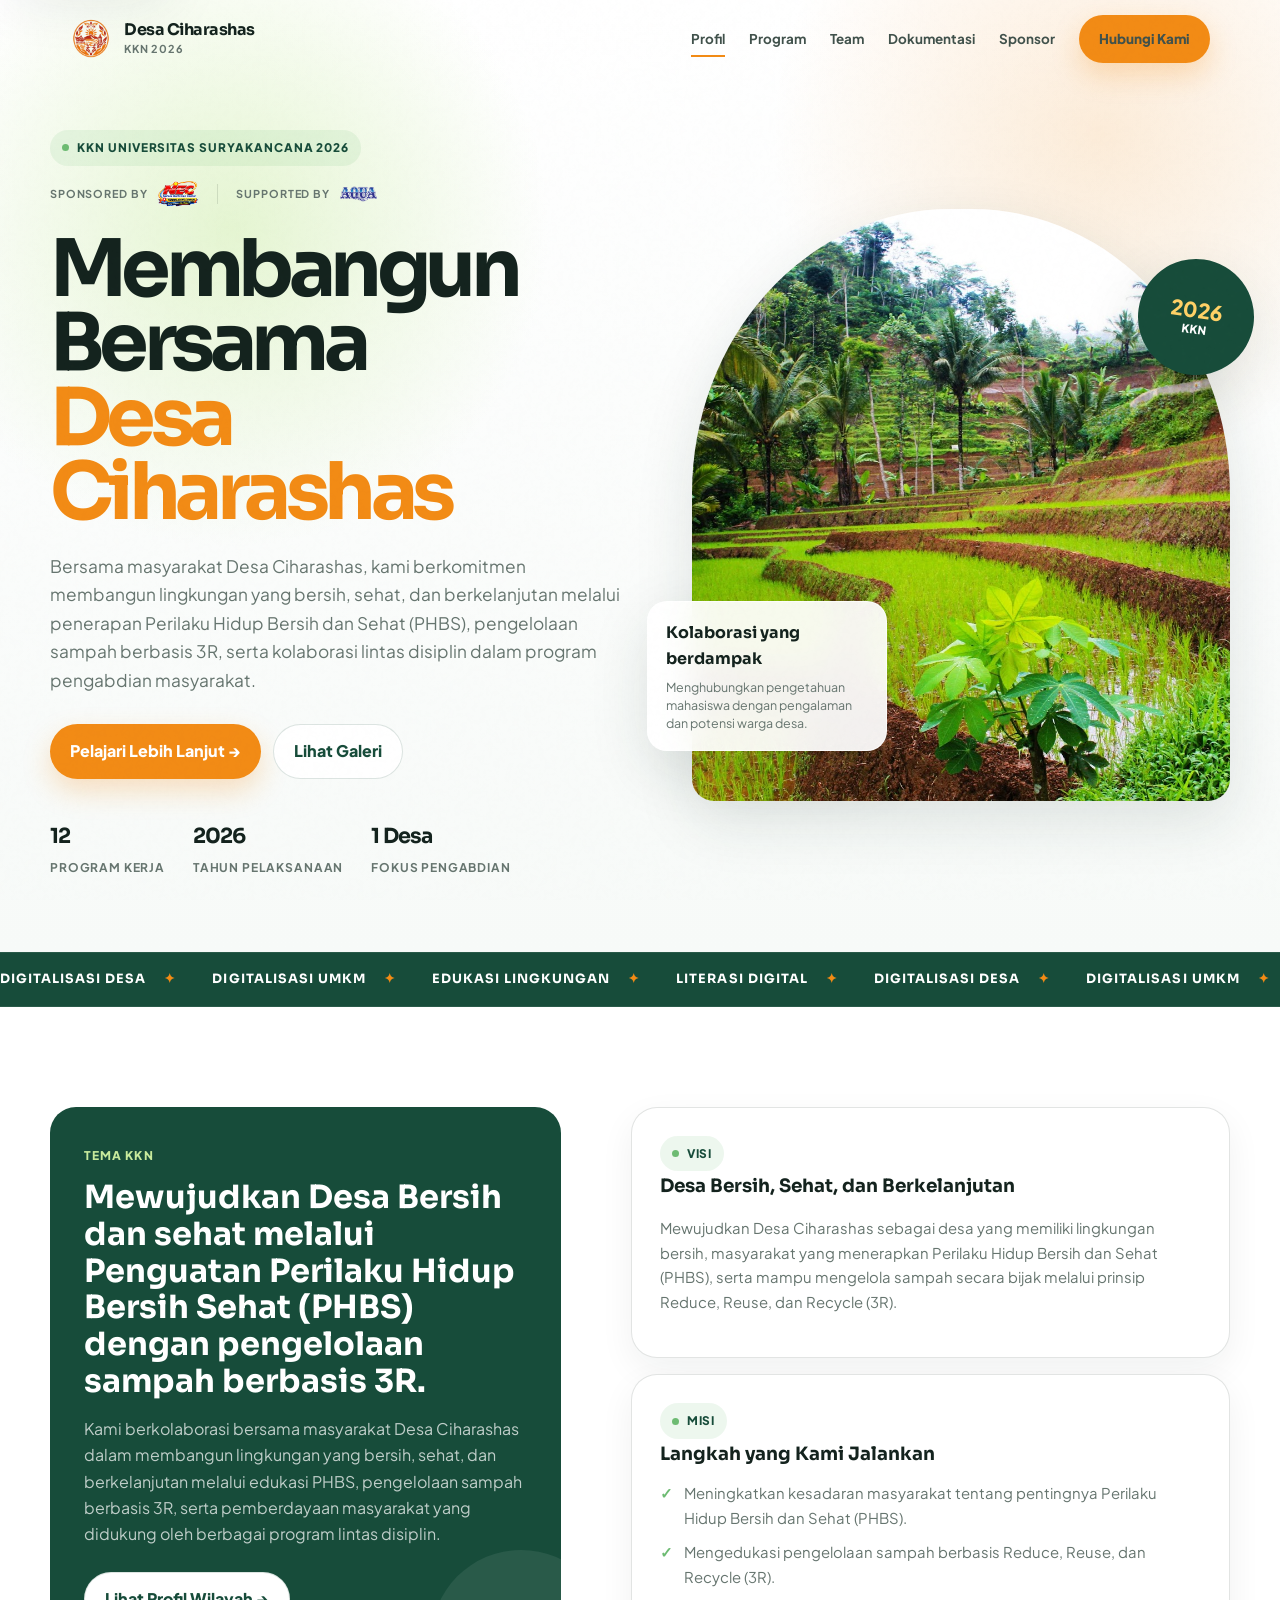
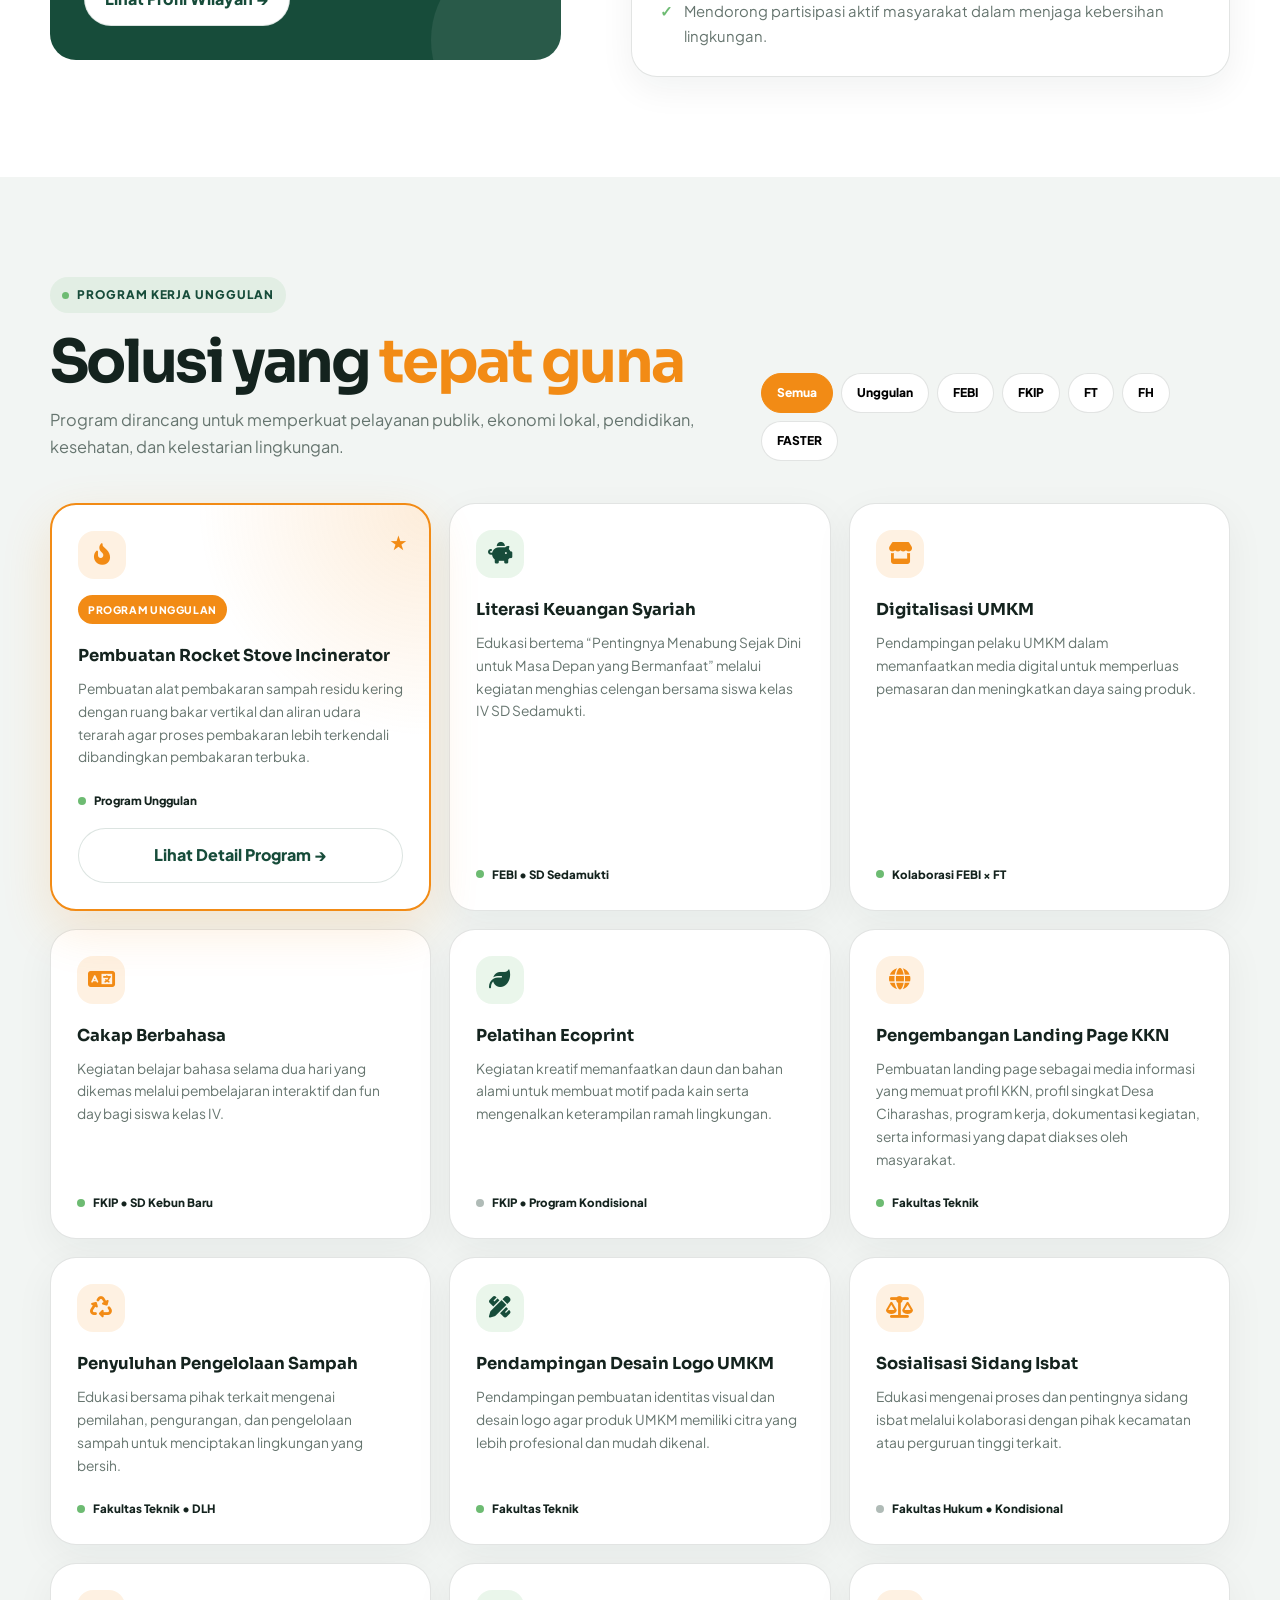
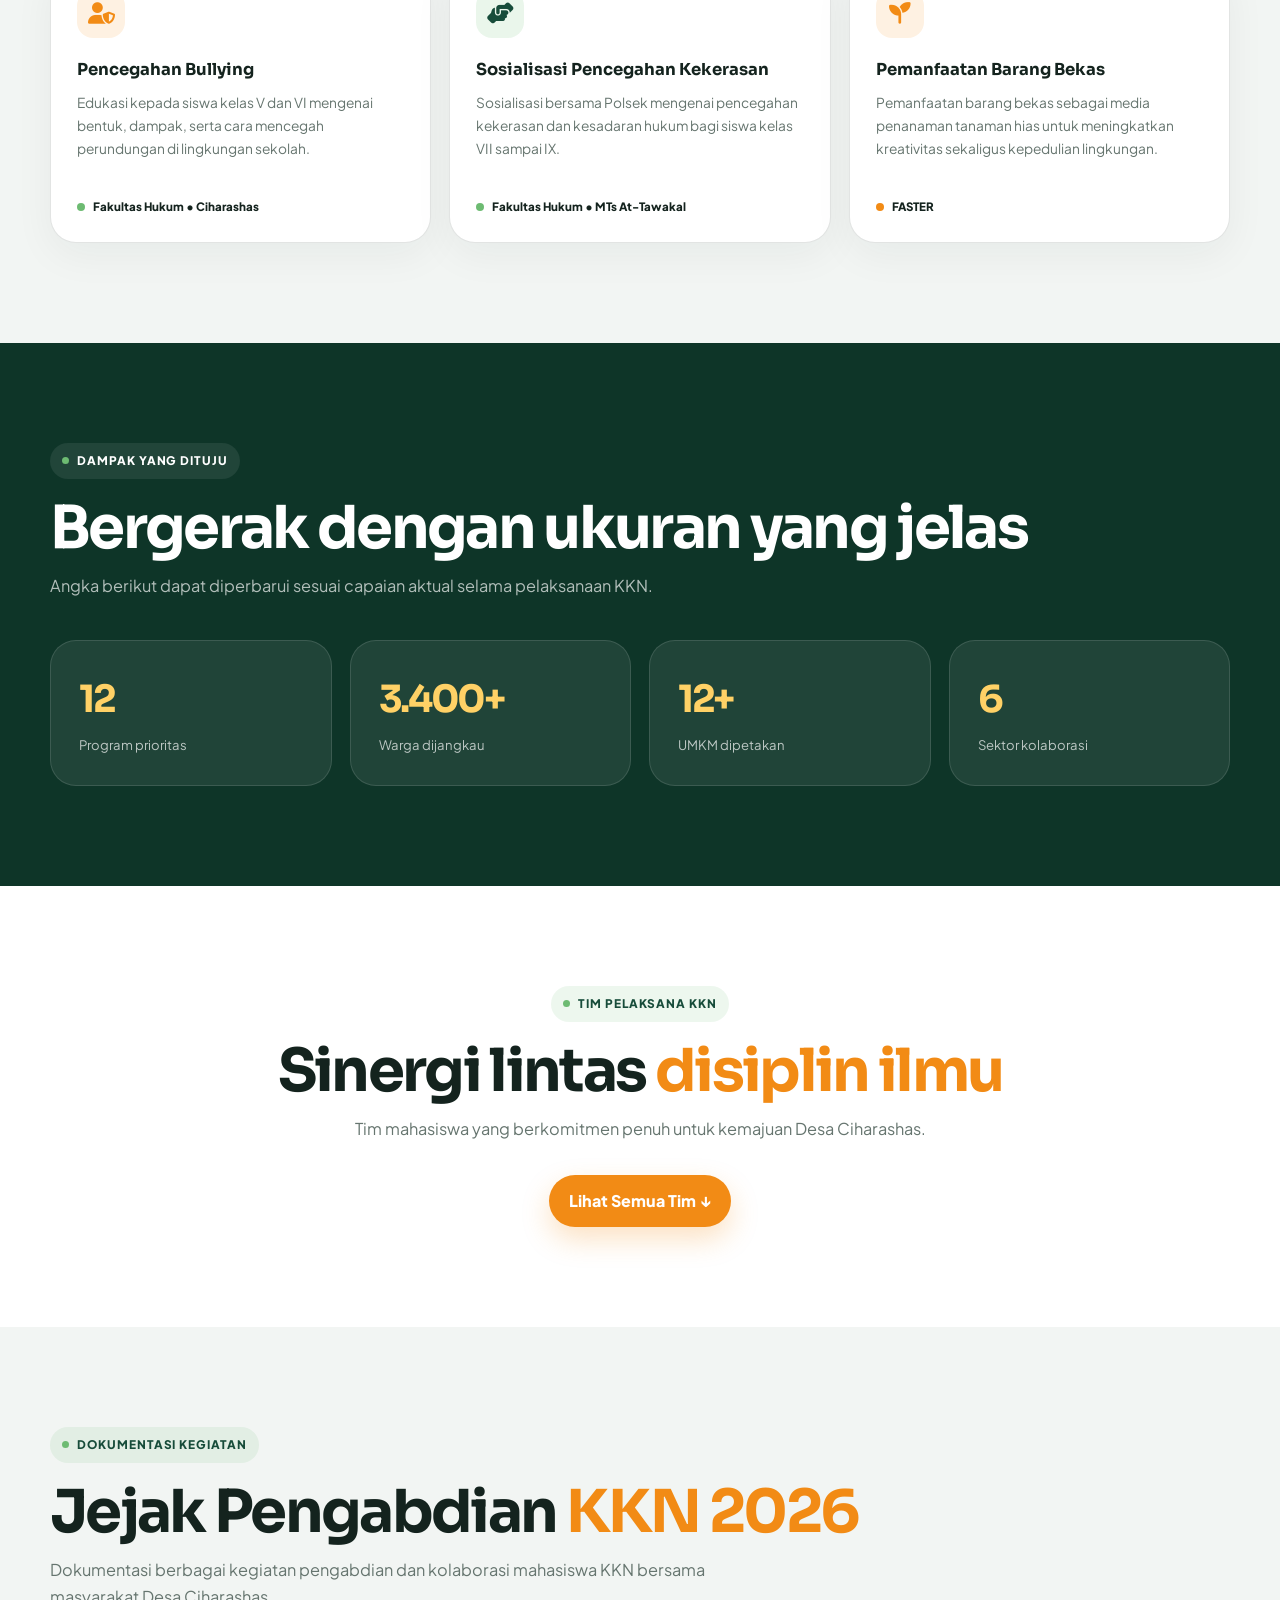
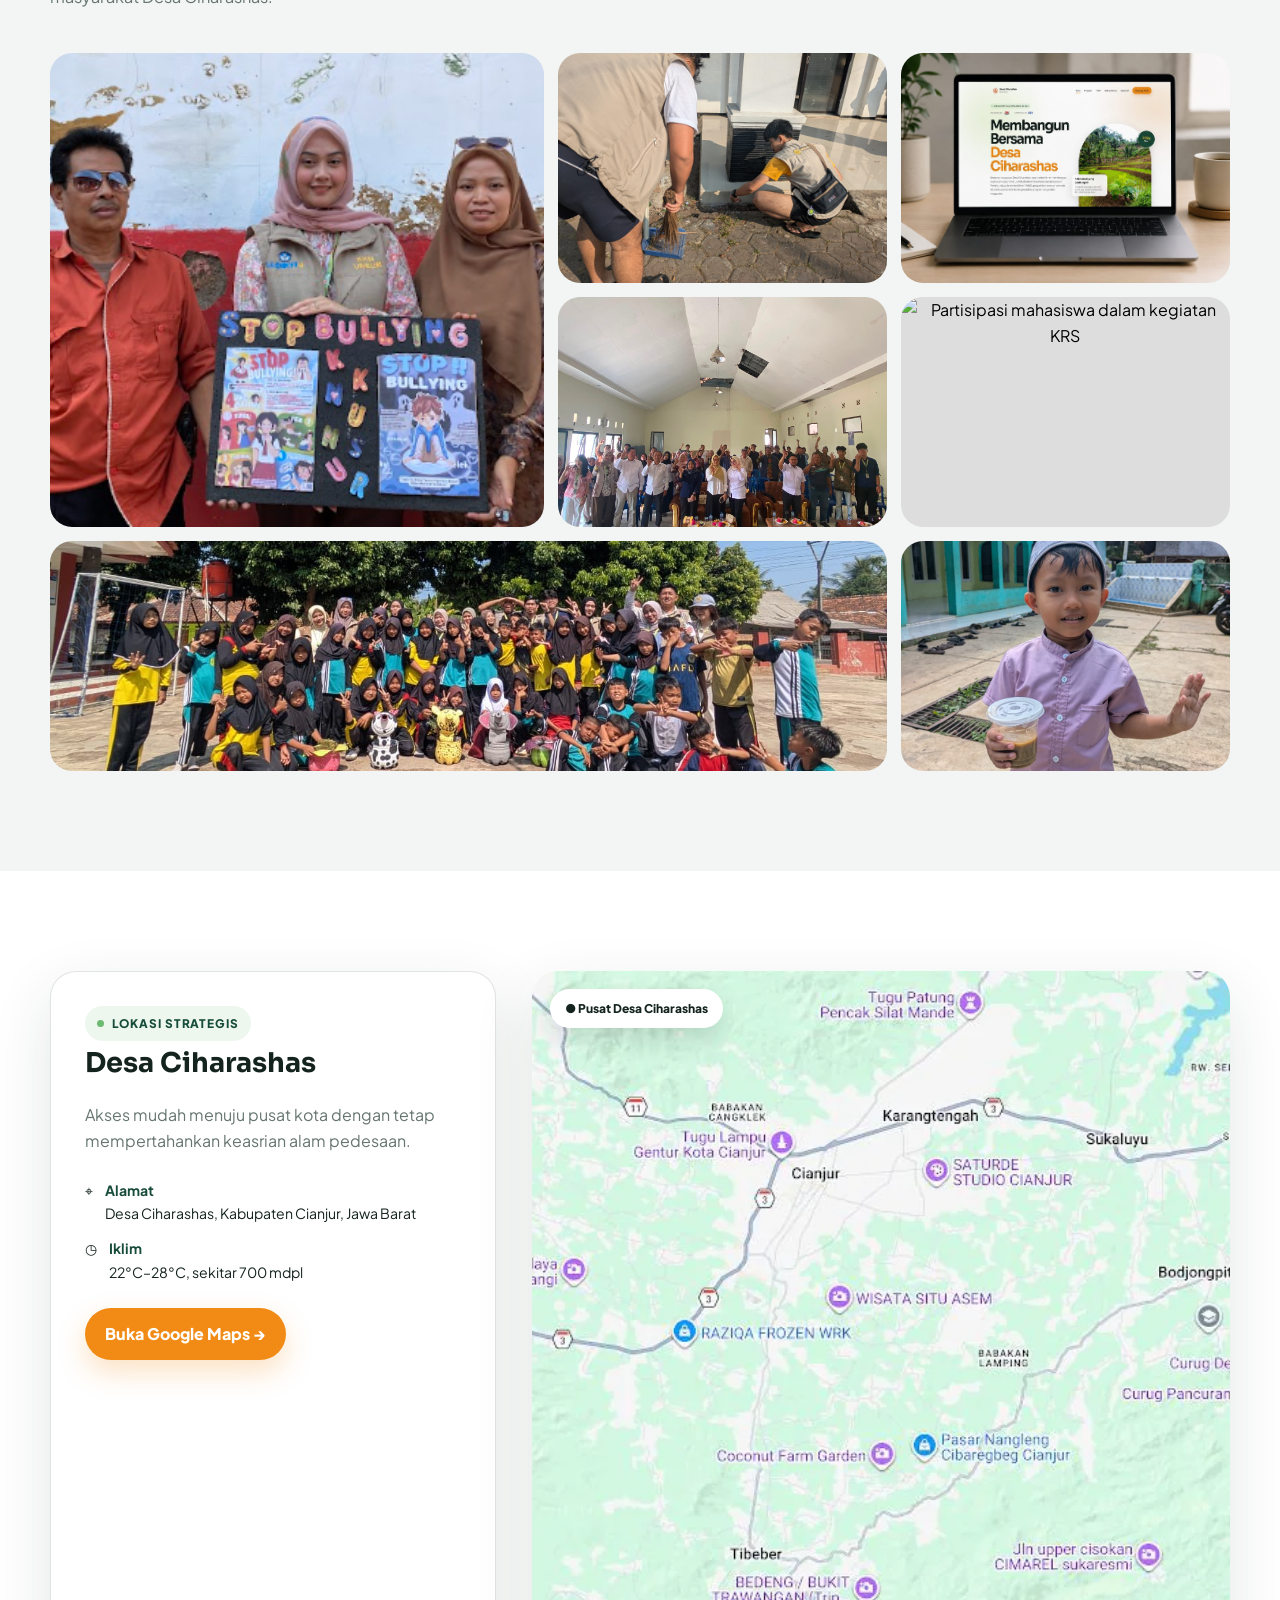
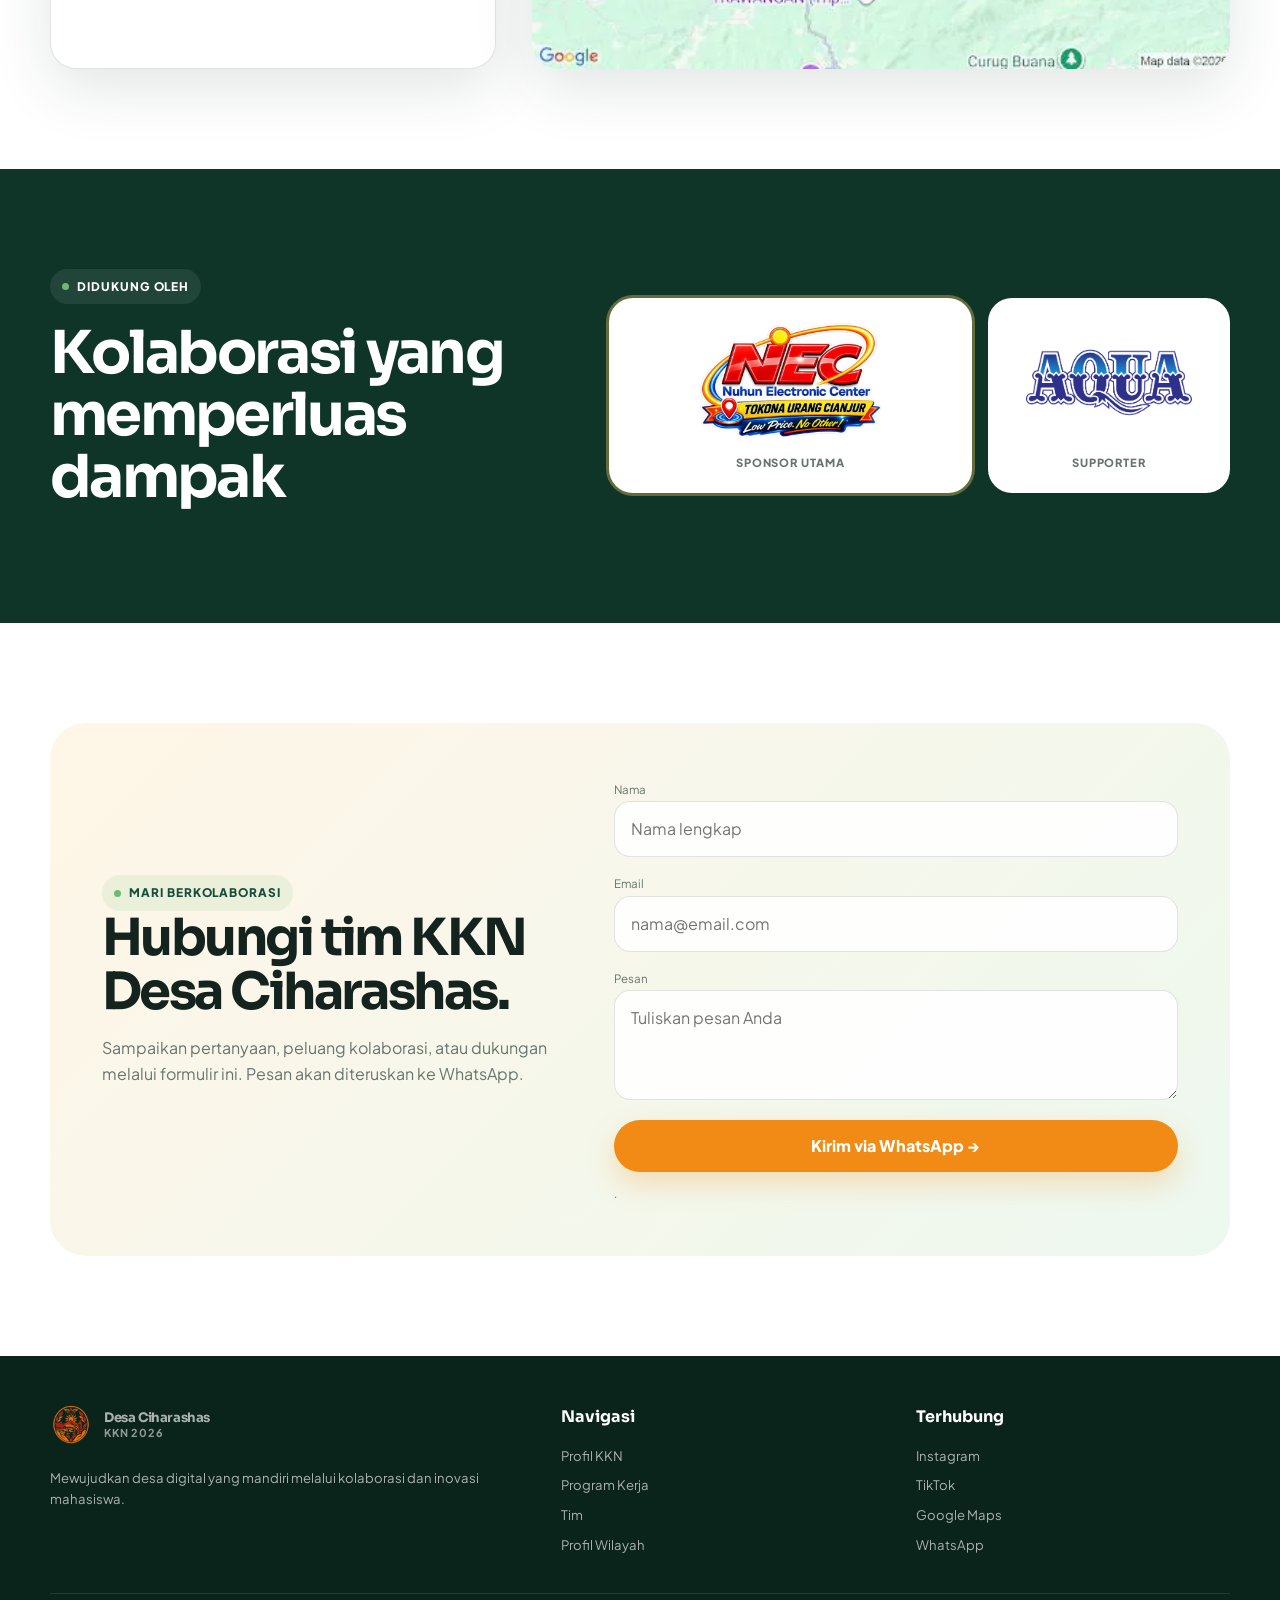
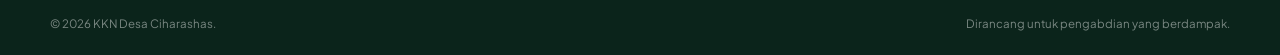
==== commit 009c47f4: "updating" ====
--- a/index.html
+++ b/index.html
@@ -95,7 +95,7 @@
   <div class="container profile-grid">
     <div class="theme-card reveal">
       <span class="label">Tema KKN</span>
-      <h3>Mewujudkan Desa Bersih dan sehat melalui Penguatan Perilaku Hidup Bersih Sehat (PHBS) dengan pengelolaan sampah berbasis 3R 3R.</h3>
+      <h3>Mewujudkan Desa Bersih dan sehat melalui Penguatan Perilaku Hidup Bersih Sehat (PHBS) dengan pengelolaan sampah berbasis 3R.</h3>
       <p>  Kami berkolaborasi bersama masyarakat Desa Ciharashas dalam membangun lingkungan yang bersih, sehat, dan berkelanjutan melalui edukasi PHBS, pengelolaan sampah berbasis 3R, serta pemberdayaan masyarakat yang didukung oleh berbagai program lintas disiplin.
 </p>
       <a class="btn btn-secondary" style="margin-top:24px" href="profile.html">Lihat Profil Wilayah →</a>
